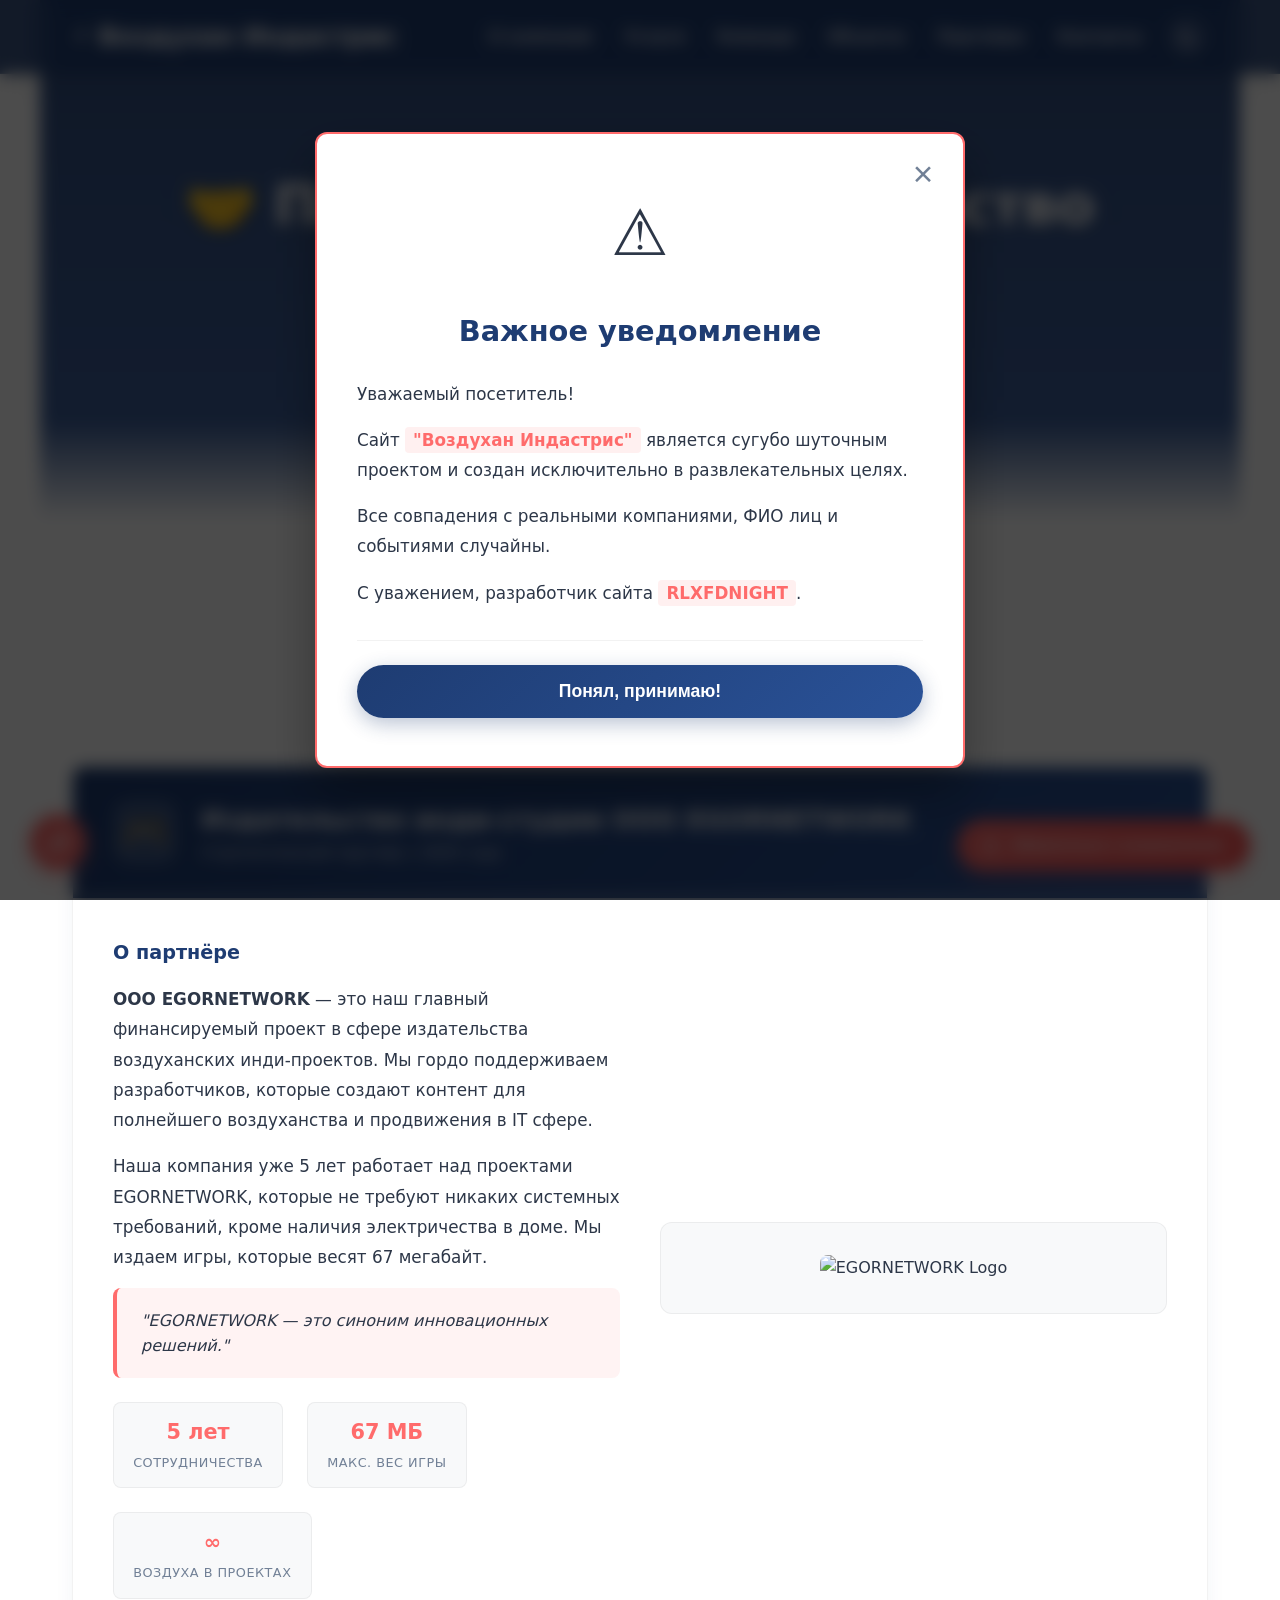
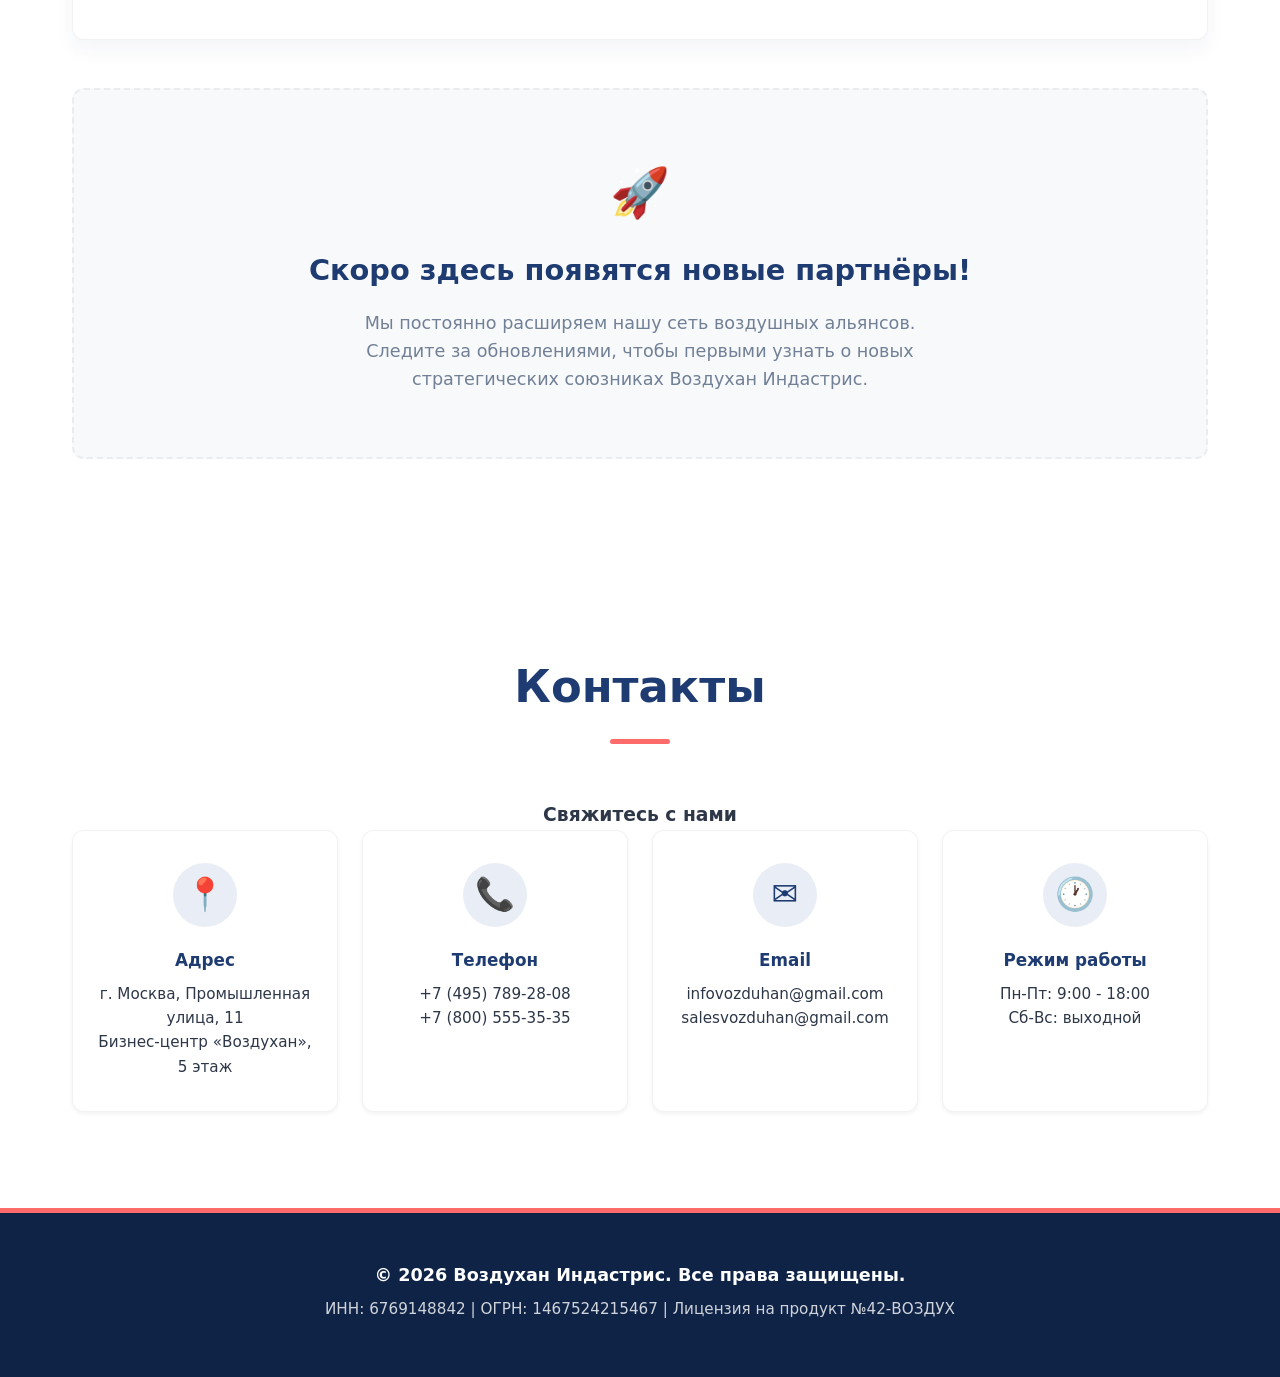
==== partners.html @ ad081488 "Create partners.html" ====
<!DOCTYPE html>
<html lang="ru">
<head>
    <meta charset="UTF-8">
    <meta name="viewport" content="width=device-width, initial-scale=1.0">
    <title>Партнёры и издательство — Воздухан Индастрис</title>
    <link rel="stylesheet" href="styles.css">
    <style>
        /* Дополнительные стили для страницы партнёров */
        .partners-hero {
            margin-top: 0;
            padding-top: 10rem;
            padding-bottom: 6rem;
            background: linear-gradient(rgba(30, 60, 114, 0.9), rgba(42, 82, 152, 0.9)),
            url('https://i.pinimg.com/736x/48/2e/07/482e07c7e52f94a9952a4959673d6590.jpg') center/cover;
            color: white;
            text-align: center;
            position: relative;
            overflow: hidden;
        }
        body.dark-mode .partners-hero {
            background: linear-gradient(rgba(15, 23, 42, 0.95), rgba(30, 41, 59, 0.9)),
            url('https://i.pinimg.com/736x/48/2e/07/482e07c7e52f94a9952a4959673d6590.jpg') center/cover;
        }
        .partners-hero::before {
            content: '';
            position: absolute;
            bottom: 0;
            left: 0;
            right: 0;
            height: 100px;
            background: linear-gradient(to top, var(--bg-body), transparent);
        }
        .partners-hero h1 {
            font-size: 3.5rem;
            font-weight: 800;
            margin-bottom: 1.5rem;
            letter-spacing: -1px;
            text-shadow: 0 4px 10px rgba(0,0,0,0.2);
            animation: fadeInUp 0.8s cubic-bezier(0.16, 1, 0.3, 1);
        }
        .partners-hero p {
            font-size: 1.3rem;
            margin-bottom: 2rem;
            max-width: 700px;
            margin-left: auto;
            margin-right: auto;
            color: rgba(255, 255, 255, 0.9);
            animation: fadeInUp 0.8s cubic-bezier(0.16, 1, 0.3, 1) 0.15s backwards;
        }
        .back-btn {
            display: inline-flex;
            align-items: center;
            gap: 0.5rem;
            background: rgba(255,255,255,0.15);
            border: 1px solid rgba(255,255,255,0.3);
            color: white;
            padding: 0.8rem 1.8rem;
            border-radius: 50px;
            text-decoration: none;
            font-weight: 600;
            transition: var(--transition);
            animation: fadeInUp 0.8s cubic-bezier(0.16, 1, 0.3, 1) 0.3s backwards;
        }
        .back-btn:hover {
            background: rgba(255,255,255,0.25);
            transform: translateY(-2px);
        }

        /* Партнёрские карточки — расширенный стиль */
        .partner-card-full {
            background: var(--card-bg);
            border-radius: var(--radius);
            overflow: hidden;
            box-shadow: var(--shadow-md);
            border: 1px solid var(--border-color);
            transition: var(--transition);
            margin-bottom: 3rem;
        }
        .partner-card-full:hover {
            transform: translateY(-5px);
            box-shadow: var(--shadow-lg);
        }
        .partner-card-header {
            background: linear-gradient(135deg, var(--primary), var(--secondary));
            padding: 2rem 2.5rem;
            color: white;
            display: flex;
            align-items: center;
            gap: 1.5rem;
        }
        .partner-card-header .partner-badge {
            font-size: 2.5rem;
            background: rgba(255,255,255,0.15);
            width: 64px;
            height: 64px;
            border-radius: 16px;
            display: flex;
            align-items: center;
            justify-content: center;
            flex-shrink: 0;
        }
        .partner-card-header h3 {
            font-size: 1.6rem;
            font-weight: 800;
            margin: 0;
        }
        .partner-card-header span {
            font-size: 0.95rem;
            opacity: 0.85;
        }
        .partner-card-body {
            padding: 2.5rem;
            display: grid;
            grid-template-columns: 1fr 1fr;
            gap: 2.5rem;
            align-items: center;
        }
        .partner-card-body .partner-description h4 {
            color: var(--primary);
            font-size: 1.2rem;
            margin-bottom: 1rem;
            font-weight: 700;
        }
        .partner-card-body .partner-description p {
            color: var(--text-dark);
            font-size: 1.05rem;
            line-height: 1.8;
            margin-bottom: 1rem;
        }
        .partner-card-body .partner-image-box {
            background: var(--bg-light);
            border-radius: var(--radius);
            padding: 2rem;
            display: flex;
            align-items: center;
            justify-content: center;
            border: 1px solid var(--border-color);
            transition: var(--transition);
        }
        .partner-card-body .partner-image-box:hover {
            transform: scale(1.02);
        }
        .partner-card-body .partner-image-box img {
            max-width: 100%;
            max-height: 200px;
            object-fit: contain;
            border-radius: 8px;
        }
        .partner-quote {
            background: rgba(255, 107, 107, 0.08);
            border-left: 4px solid var(--accent);
            padding: 1.2rem 1.5rem;
            border-radius: 8px;
            font-style: italic;
            color: var(--text-dark);
            margin-top: 1rem;
        }
        body.dark-mode .partner-quote {
            background: rgba(99, 179, 237, 0.1);
        }
        .partner-stats-row {
            display: flex;
            gap: 1.5rem;
            margin-top: 1.5rem;
            flex-wrap: wrap;
        }
        .partner-stat {
            background: var(--bg-light);
            padding: 0.8rem 1.2rem;
            border-radius: 8px;
            border: 1px solid var(--border-color);
            text-align: center;
        }
        .partner-stat strong {
            display: block;
            color: var(--accent);
            font-size: 1.3rem;
            font-weight: 800;
        }
        .partner-stat span {
            font-size: 0.8rem;
            color: var(--text-light);
            text-transform: uppercase;
            letter-spacing: 0.5px;
        }

        /* Секция будущих партнёров */
        .future-partners-page {
            text-align: center;
            padding: 4rem 2rem;
            background: var(--bg-light);
            border-radius: var(--radius);
            border: 2px dashed var(--border-color);
            margin-top: 2rem;
            transition: var(--transition);
        }
        .future-partners-page h3 {
            color: var(--primary);
            margin-bottom: 1rem;
            font-size: 1.8rem;
            font-weight: 700;
        }
        .future-partners-page p {
            color: var(--text-light);
            font-size: 1.1rem;
            max-width: 600px;
            margin: 0 auto;
            line-height: 1.6;
        }
        .future-partners-page .rocket {
            font-size: 3rem;
            margin-bottom: 1rem;
            animation: float 3s ease-in-out infinite;
        }

        @media (max-width: 768px) {
            .partners-hero h1 { font-size: 2.2rem; }
            .partner-card-body { grid-template-columns: 1fr; }
            .partner-card-header { flex-direction: column; text-align: center; }
        }
    </style>
</head>
<body>
    <!-- ДИСКЛЕЙМЕР -->
    <div class="disclaimer-modal" id="disclaimer-modal">
        <div class="disclaimer-content">
            <button class="disclaimer-close" id="disclaimer-close-btn">&times;</button>
            <div class="disclaimer-icon">⚠️</div>
            <h3>Важное уведомление</h3>
            <div class="disclaimer-text">
                <p>Уважаемый посетитель!</p>
                <p>Сайт <span class="highlight">"Воздухан Индастрис"</span> является сугубо шуточным проектом и создан исключительно в развлекательных целях.</p>
                <p>Все совпадения с реальными компаниями, ФИО лиц и событиями случайны.</p>
                <p>С уважением, разработчик сайта <span class="highlight">RLXFDNIGHT</span>.</p>
            </div>
            <div class="disclaimer-footer">
                <button class="disclaimer-accept" id="disclaimer-accept">Понял, принимаю!</button>
            </div>
        </div>
    </div>

    <!-- НАВИГАЦИЯ -->
    <nav>
        <div class="nav-container">
            <a href="index.html" class="logo">⚡ Воздухан Индастрис</a>
            <div class="nav-controls">
                <ul class="nav-links" id="nav-links">
                    <li><a href="index.html#about">О компании</a></li>
                    <li><a href="index.html#services">Услуги</a></li>
                    <li><a href="index.html#team">Команда</a></li>
                    <li><a href="index.html#locations">Объекты</a></li>
                    <li><a href="partners.html" class="active-link">Партнёры</a></li>
                    <li><a href="index.html#contact">Контакты</a></li>
                </ul>
                <button class="theme-toggle-btn" id="theme-toggle-btn" title="Сменить тему">
                    <svg class="moon-icon" width="20" height="20" viewBox="0 0 24 24" fill="none" stroke="currentColor" stroke-width="2"><path d="M21 12.79A9 9 0 1 1 11.21 3 7 7 0 0 0 21 12.79z"></path></svg>
                    <svg class="sun-icon" width="20" height="20" viewBox="0 0 24 24" fill="none" stroke="currentColor" stroke-width="2"><circle cx="12" cy="12" r="5"></circle><line x1="12" y1="1" x2="12" y2="3"></line><line x1="12" y1="21" x2="12" y2="23"></line><line x1="4.22" y1="4.22" x2="5.64" y2="5.64"></line><line x1="18.36" y1="18.36" x2="19.78" y2="19.78"></line><line x1="1" y1="12" x2="3" y2="12"></line><line x1="21" y1="12" x2="23" y2="12"></line><line x1="4.22" y1="19.78" x2="5.64" y2="18.36"></line><line x1="18.36" y1="5.64" x2="19.78" y2="4.22"></line></svg>
                </button>
                <button class="menu-toggle" id="mobile-menu-btn">
                    <span></span><span></span><span></span>
                </button>
            </div>
        </div>
    </nav>

    <!-- HERO ПАРТНЁРОВ -->
    <section class="partners-hero">
        <h1>🤝 Партнёры и издательство</h1>
        <p>Наши стратегические союзники в мире большого воздуханства и невесомых инноваций</p>
        <a href="index.html" class="back-btn">← Вернуться на главную</a>
    </section>

    <!-- ПАРТНЁРЫ -->
    <section id="partners-section">
        <h2 class="section-title">Наши партнёры</h2>

        <!-- EGORNETWORK -->
        <div class="partner-card-full">
            <div class="partner-card-header">
                <div class="partner-badge">🎮</div>
                <div>
                    <h3>Издательство инди-студии ООО EGORNETWORK</h3>
                    <span>Стратегический партнёр с 2020 года</span>
                </div>
            </div>
            <div class="partner-card-body">
                <div class="partner-description">
                    <h4>О партнёре</h4>
                    <p><strong>ООО EGORNETWORK</strong> — это наш главный финансируемый проект в сфере издательства воздуханских инди-проектов. Мы гордо поддерживаем разработчиков, которые создают контент для полнейшего воздуханства и продвижения в IT сфере.</p>
                    <p>Наша компания уже 5 лет работает над проектами EGORNETWORK, которые не требуют никаких системных требований, кроме наличия электричества в доме. Мы издаем игры, которые весят 67 мегабайт.</p>
                    <div class="partner-quote">
                        "EGORNETWORK — это синоним инновационных решений."
                    </div>
                    <div class="partner-stats-row">
                        <div class="partner-stat">
                            <strong>5 лет</strong>
                            <span>Сотрудничества</span>
                        </div>
                        <div class="partner-stat">
                            <strong>67 МБ</strong>
                            <span>Макс. вес игры</span>
                        </div>
                        <div class="partner-stat">
                            <strong>∞</strong>
                            <span>Воздуха в проектах</span>
                        </div>
                    </div>
                </div>
                <div class="partner-image-box">
                    <img src="https://exor4ik.github.io/website/images/logo_4k.png" alt="EGORNETWORK Logo">
                </div>
            </div>
        </div>

        <!-- Будущие партнёры -->
        <div class="future-partners-page">
            <div class="rocket">🚀</div>
            <h3>Скоро здесь появятся новые партнёры!</h3>
            <p>Мы постоянно расширяем нашу сеть воздушных альянсов. Следите за обновлениями, чтобы первыми узнать о новых стратегических союзниках Воздухан Индастрис.</p>
        </div>
    </section>

    <!-- КОНТАКТЫ (краткие) -->
    <section id="contact">
        <h2 class="section-title">Контакты</h2>
        <div class="contact-content">
            <h3>Свяжитесь с нами</h3>
            <div class="contact-details-row">
                <div class="contact-detail">
                    <span>📍</span>
                    <div>
                        <strong>Адрес</strong>
                        г. Москва, Промышленная улица, 11<br>Бизнес-центр «Воздухан», 5 этаж
                    </div>
                </div>
                <div class="contact-detail">
                    <span>📞</span>
                    <div>
                        <strong>Телефон</strong>
                        +7 (495) 789-28-08<br>+7 (800) 555-35-35
                    </div>
                </div>
                <div class="contact-detail">
                    <span>✉️</span>
                    <div>
                        <strong>Email</strong>
                        infovozduhan@gmail.com<br>salesvozduhan@gmail.com
                    </div>
                </div>
                <div class="contact-detail">
                    <span>🕐</span>
                    <div>
                        <strong>Режим работы</strong>
                        Пн-Пт: 9:00 - 18:00<br>Сб-Вс: выходной
                    </div>
                </div>
            </div>
        </div>
    </section>

    <!-- ФУТЕР -->
    <footer>
        <p>© 2026 Воздухан Индастрис. Все права защищены.</p>
        <p>ИНН: 6769148842 | ОГРН: 1467524215467 | Лицензия на продукт №42-ВОЗДУХ</p>
    </footer>

    <!-- КНОПКИ -->
    <button class="music-toggle-btn" id="music-toggle" title="Включить музыку">
        <svg class="music-icon" width="24" height="24" viewBox="0 0 24 24" fill="none" stroke="currentColor" stroke-width="2"><path d="M9 18V5l12-2v13"></path><circle cx="6" cy="18" r="3"></circle><circle cx="18" cy="16" r="3"></circle></svg>
        <svg class="mute-icon" width="24" height="24" viewBox="0 0 24 24" fill="none" stroke="currentColor" stroke-width="2" style="display:none;"><polygon points="11 5 6 9 2 9 2 15 6 15 11 19 11 5"></polygon><line x1="23" y1="9" x2="17" y2="15"></line><line x1="17" y1="9" x2="23" y2="15"></line></svg>
    </button>

    <button class="disclaimer-btn" id="disclaimer-btn">
        <svg width="18" height="18" viewBox="0 0 24 24" fill="none" stroke="currentColor" stroke-width="2"><path d="M10.29 3.86L1.82 18a2 2 0 0 0 1.71 3h16.94a2 2 0 0 0 1.71-3L13.71 3.86a2 2 0 0 0-3.42 0z"></path><line x1="12" y1="9" x2="12" y2="13"></line><line x1="12" y1="17" x2="12.01" y2="17"></line></svg>
        <span>Обязательно к ознакомлению</span>
    </button>

    <div class="toast-container" id="toast-container"></div>

    <audio id="bg-music" loop>
        <source src="assets/music.mp3" type="audio/mpeg">
    </audio>
    <audio id="insight-sound">
        <source src="assets/insight.mp3" type="audio/mpeg">
    </audio>

    <script src="script.js"></script>
</body>
</html>
---- styles.css ----
:root {
    --primary: #1e3c72;
    --secondary: #2a5298;
    --accent: #ff6b6b;
    --accent-hover: #ff5252;
    --bg-body: #ffffff;
    --bg-light: #f8f9fa;
    --card-bg: #ffffff;
    --text-dark: #2d3748;
    --text-light: #718096;
    --border-color: rgba(0, 0, 0, 0.05);
    --input-border: #e2e8f0;
    --glass: rgba(255, 255, 255, 0.08);
    --shadow-sm: 0 2px 4px rgba(0,0,0,0.05);
    --shadow-md: 0 10px 20px rgba(30, 60, 114, 0.05);
    --shadow-lg: 0 20px 40px rgba(30, 60, 114, 0.12);
    --radius: 12px;
    --transition: all 0.4s cubic-bezier(0.4, 0, 0.2, 1);
}

body.dark-mode {
    --primary: #63b3ed;
    --secondary: #4299e1;
    --bg-body: #0f172a;
    --bg-light: #1e293b;
    --card-bg: #1e293b;
    --text-dark: #f1f5f9;
    --text-light: #94a3b8;
    --border-color: rgba(255, 255, 255, 0.08);
    --input-border: #334155;
    --shadow-sm: 0 4px 6px -1px rgba(0, 0, 0, 0.2);
    --shadow-md: 0 10px 15px -3px rgba(0, 0, 0, 0.4);
    --shadow-lg: 0 20px 25px -5px rgba(0, 0, 0, 0.5);
}

* { margin: 0; padding: 0; box-sizing: border-box; }
html { scroll-behavior: smooth; }

body {
    font-family: 'Segoe UI', system-ui, -apple-system, sans-serif;
    line-height: 1.6;
    color: var(--text-dark);
    background-color: var(--bg-body);
    overflow-x: hidden;
    transition: background-color 0.4s ease, color 0.4s ease;
}

/* ===== НАВИГАЦИЯ ===== */
nav {
    background: rgba(30, 60, 114, 0.85);
    backdrop-filter: blur(12px);
    -webkit-backdrop-filter: blur(12px);
    padding: 1rem 0;
    position: fixed;
    width: 100%;
    top: 0;
    z-index: 1000;
    box-shadow: 0 4px 30px rgba(0, 0, 0, 0.08);
    border-bottom: 1px solid rgba(255, 255, 255, 0.1);
    transition: var(--transition);
}

body.dark-mode nav {
    background: rgba(15, 23, 42, 0.85);
    border-bottom: 1px solid rgba(255, 255, 255, 0.05);
}

.nav-container {
    max-width: 1200px;
    margin: 0 auto;
    padding: 0 2rem;
    display: flex;
    justify-content: space-between;
    align-items: center;
}

.logo {
    color: white;
    font-size: 1.6rem;
    font-weight: 800;
    text-decoration: none;
    display: flex;
    align-items: center;
    gap: 0.5rem;
    letter-spacing: -0.5px;
}

.logo span { animation: pulse 2s infinite; }

.nav-controls { display: flex; align-items: center; gap: 1.5rem; }
.nav-links { display: flex; list-style: none; gap: 2rem; align-items: center; }

.nav-links a {
    color: rgba(255, 255, 255, 0.85);
    text-decoration: none;
    font-weight: 550;
    font-size: 0.95rem;
    transition: var(--transition);
    position: relative;
    padding: 0.25rem 0;
}

.nav-links a::after {
    content: '';
    position: absolute;
    bottom: 0;
    left: 0;
    width: 0;
    height: 2px;
    background: var(--accent);
    transition: var(--transition);
}

.nav-links a:hover { color: white; }
.nav-links a:hover::after { width: 100%; }

.theme-toggle-btn {
    background: rgba(255, 255, 255, 0.1);
    border: 1px solid rgba(255, 255, 255, 0.15);
    cursor: pointer;
    padding: 0.6rem;
    border-radius: 50%;
    color: white;
    display: flex;
    align-items: center;
    justify-content: center;
    transition: var(--transition);
}

.theme-toggle-btn:hover {
    background: rgba(255, 255, 255, 0.25);
    transform: scale(1.1) rotate(15deg);
}

body.dark-mode .sun-icon { display: block; }
body.dark-mode .moon-icon { display: none; }
body:not(.dark-mode) .sun-icon { display: none; }
body:not(.dark-mode) .moon-icon { display: block; }

.menu-toggle {
    display: none;
    flex-direction: column;
    gap: 6px;
    background: none;
    border: none;
    cursor: pointer;
    padding: 4px;
    z-index: 1001;
}

.menu-toggle span {
    display: block;
    width: 28px;
    height: 3px;
    background-color: white;
    border-radius: 2px;
    transition: var(--transition);
}

.menu-toggle.active span:nth-child(1) { transform: translateY(9px) rotate(45deg); }
.menu-toggle.active span:nth-child(2) { opacity: 0; }
.menu-toggle.active span:nth-child(3) { transform: translateY(-9px) rotate(-45deg); }

/* ===== HERO ===== */
.hero {
    margin-top: 0;
    padding-top: 10rem;
    padding-bottom: 8rem;
    background: linear-gradient(rgba(30, 60, 114, 0.85), rgba(42, 82, 152, 0.85)),
                url('https://i.pinimg.com/736x/48/2e/07/482e07c7e52f94a9952a4959673d6590.jpg') center/cover;
    color: white;
    text-align: center;
    position: relative;
    overflow: hidden;
    transition: var(--transition);
}

body.dark-mode .hero {
    background: linear-gradient(rgba(15, 23, 42, 0.9), rgba(30, 41, 59, 0.85)),
                url('https://i.pinimg.com/736x/48/2e/07/482e07c7e52f94a9952a4959673d6590.jpg') center/cover;
}

.hero::before {
    content: '';
    position: absolute;
    bottom: 0;
    left: 0;
    right: 0;
    height: 100px;
    background: linear-gradient(to top, var(--bg-body), transparent);
    transition: var(--transition);
}

.hero h1 {
    font-size: 4rem;
    font-weight: 800;
    margin-bottom: 1.5rem;
    letter-spacing: -1px;
    text-shadow: 0 4px 10px rgba(0,0,0,0.2);
    animation: fadeInUp 0.8s cubic-bezier(0.16, 1, 0.3, 1);
}

.hero p {
    font-size: 1.4rem;
    margin-bottom: 2.5rem;
    max-width: 600px;
    margin-left: auto;
    margin-right: auto;
    color: rgba(255, 255, 255, 0.9);
    animation: fadeInUp 0.8s cubic-bezier(0.16, 1, 0.3, 1) 0.15s backwards;
}

.cta-button {
    display: inline-block;
    background: var(--accent);
    color: white;
    padding: 1.1rem 3rem;
    border-radius: 50px;
    text-decoration: none;
    font-weight: bold;
    box-shadow: 0 6px 20px rgba(255, 107, 107, 0.4);
    transition: var(--transition);
    animation: fadeInUp 0.8s cubic-bezier(0.16, 1, 0.3, 1) 0.3s backwards;
    border: none;
    cursor: pointer;
}

.cta-button:hover {
    transform: translateY(-3px);
    box-shadow: 0 12px 28px rgba(255, 107, 107, 0.5);
    background: var(--accent-hover);
}

/* ===== СЕКЦИИ ===== */
section { padding: 6rem 2rem; max-width: 1200px; margin: 0 auto; }

.section-title {
    text-align: center;
    font-size: 2.8rem;
    font-weight: 800;
    margin-bottom: 3.5rem;
    color: var(--primary);
    position: relative;
    transition: var(--transition);
}

.section-title::after {
    content: '';
    display: block;
    width: 60px;
    height: 5px;
    background: var(--accent);
    border-radius: 10px;
    margin: 1rem auto 0 auto;
}

/* ===== О КОМПАНИИ ===== */
.about-content {
    display: grid;
    grid-template-columns: 1.2fr 0.8fr;
    gap: 4rem;
    align-items: center;
}

.about-text { font-size: 1.15rem; line-height: 1.8; color: var(--text-dark); }
.about-text p { margin-bottom: 1.5rem; }

.about-image {
    border-radius: var(--radius);
    overflow: hidden;
    box-shadow: var(--shadow-lg);
    position: relative;
    transition: var(--transition);
}

.about-image:hover { transform: scale(1.02); }
.about-image img { width: 100%; height: auto; display: block; }

/* ===== УСЛУГИ ===== */
.services-wrapper {
    background: var(--bg-light);
    border-top: 1px solid var(--border-color);
    border-bottom: 1px solid var(--border-color);
    transition: var(--transition);
}

.services-grid {
    display: grid;
    grid-template-columns: repeat(auto-fit, minmax(300px, 1fr));
    gap: 2.5rem;
}

.service-card {
    background: var(--card-bg);
    padding: 3rem 2rem;
    border-radius: var(--radius);
    text-align: center;
    box-shadow: var(--shadow-sm);
    border: 1px solid var(--border-color);
    transition: var(--transition);
}

.service-card:hover {
    transform: translateY(-10px);
    box-shadow: var(--shadow-lg);
}

.service-icon-container {
    width: 80px;
    height: 80px;
    background: rgba(255, 107, 107, 0.1);
    color: var(--accent);
    border-radius: 50%;
    display: flex;
    align-items: center;
    justify-content: center;
    margin: 0 auto 2rem auto;
    transition: var(--transition);
    animation: float 4s ease-in-out infinite;
}

.service-icon-container svg { width: 38px; height: 38px; transition: var(--transition); }

.service-card:hover .service-icon-container {
    background: var(--accent);
    color: white;
    transform: scale(1.15) rotate(5deg);
    box-shadow: 0 8px 20px rgba(255, 107, 107, 0.3);
}

.service-card h3 {
    color: var(--primary);
    font-size: 1.5rem;
    margin-bottom: 1rem;
    font-weight: 700;
    transition: var(--transition);
}

.service-card p { color: var(--text-light); font-size: 1rem; transition: var(--transition); }

/* ===== ГЕНЕРАТОР ===== */
.generator-wrapper {
    background: linear-gradient(135deg, #f5f7fa 0%, #c3cfe2 100%);
    border-bottom: 1px solid var(--border-color);
    text-align: center;
    transition: var(--transition);
}

body.dark-mode .generator-wrapper {
    background: linear-gradient(135deg, #0f172a 0%, #1e293b 100%);
}

.generator-box {
    max-width: 800px;
    margin: 0 auto;
    background: var(--card-bg);
    padding: 3rem 2rem;
    border-radius: var(--radius);
    box-shadow: var(--shadow-lg);
    border: 1px solid var(--border-color);
    transition: var(--transition);
}

.generator-box h3 {
    color: var(--primary);
    font-size: 1.8rem;
    margin-bottom: 1.5rem;
    transition: var(--transition);
}

.generator-box p#air-text {
    font-size: 1.25rem;
    font-style: italic;
    color: var(--text-dark);
    min-height: 4rem;
    display: flex;
    align-items: center;
    justify-content: center;
    padding: 1rem;
    background: var(--bg-light);
    border-radius: 8px;
    margin-bottom: 1.5rem;
    border-left: 5px solid var(--accent);
    transition: var(--transition);
}

/* ===== СТАТИСТИКА ===== */
.stats {
    background: linear-gradient(135deg, #1e3c72 0%, #2a5298 100%);
    color: white;
    padding: 5rem 2rem;
    position: relative;
    transition: var(--transition);
}

body.dark-mode .stats {
    background: linear-gradient(135deg, #0f172a 0%, #111827 100%);
}

.stats-grid {
    max-width: 1200px;
    margin: 0 auto;
    display: grid;
    grid-template-columns: repeat(auto-fit, minmax(200px, 1fr));
    gap: 3rem;
    text-align: center;
}

.stat-item h3 {
    font-size: 3.8rem;
    font-weight: 800;
    margin-bottom: 0.5rem;
    color: white;
    letter-spacing: -1px;
}

.stat-item p {
    font-size: 1.1rem;
    color: rgba(255, 255, 255, 0.8);
    text-transform: uppercase;
    font-weight: 600;
    letter-spacing: 1px;
}

/* ===== КОМАНДА ===== */
.team-grid {
    display: grid;
    grid-template-columns: repeat(auto-fit, minmax(280px, 1fr));
    gap: 2.5rem;
}

.team-card {
    background: var(--card-bg);
    border-radius: var(--radius);
    overflow: hidden;
    box-shadow: var(--shadow-sm);
    border: 1px solid var(--border-color);
    transition: var(--transition);
}

.team-card:hover {
    transform: translateY(-8px);
    box-shadow: var(--shadow-lg);
}

.team-photo {
    width: 100%;
    height: 380px;
    object-fit: cover;
    transition: var(--transition);
}

.team-card:hover .team-photo { transform: scale(1.05); }

.team-info { padding: 2rem; text-align: center; }

.team-info h3 {
    color: var(--primary);
    font-size: 1.4rem;
    margin-bottom: 0.5rem;
    font-weight: 700;
    transition: var(--transition);
}

.team-position {
    color: var(--accent);
    font-weight: 700;
    font-size: 1rem;
    text-transform: uppercase;
    letter-spacing: 1px;
    margin-bottom: 1rem;
}

.team-info p { color: var(--text-light); font-size: 0.95rem; transition: var(--transition); }

/* ===== ОБЪЕКТЫ ===== */
.locations-wrapper, .partners-wrapper {
    background: var(--bg-light);
    border-top: 1px solid var(--border-color);
    border-bottom: 1px solid var(--border-color);
    transition: var(--transition);
}

.locations-grid {
    display: grid;
    grid-template-columns: repeat(auto-fit, minmax(340px, 1fr));
    gap: 2.5rem;
}

.location-card {
    background: var(--card-bg);
    border-radius: var(--radius);
    overflow: hidden;
    box-shadow: var(--shadow-sm);
    border: 1px solid var(--border-color);
    transition: var(--transition);
}

.location-card:hover {
    transform: translateY(-5px);
    box-shadow: var(--shadow-lg);
}

.location-photo {
    width: 100%;
    height: 260px;
    object-fit: cover;
    transition: var(--transition);
}

.location-card:hover .location-photo { transform: scale(1.03); }

.location-info { padding: 2rem; }

.location-info h3 {
    color: var(--primary);
    margin-bottom: 1.25rem;
    font-size: 1.5rem;
    font-weight: 700;
    transition: var(--transition);
}

.location-info p {
    margin-bottom: 0.75rem;
    font-size: 0.95rem;
    color: var(--text-dark);
    display: flex;
    flex-direction: column;
    transition: var(--transition);
}

.location-info p strong {
    color: var(--primary);
    font-size: 0.85rem;
    text-transform: uppercase;
    letter-spacing: 0.5px;
    margin-bottom: 2px;
    transition: var(--transition);
}

/* ===== ПАРТНЁРЫ ===== */
.partners-intro {
    text-align: center;
    max-width: 800px;
    margin: -2rem auto 3rem auto;
    color: var(--text-light);
    font-size: 1.1rem;
}

.partner-block {
    display: grid;
    grid-template-columns: 1fr 1fr;
    gap: 4rem;
    align-items: center;
    margin-bottom: 4rem;
}

.partner-text h3 {
    color: var(--primary);
    font-size: 1.8rem;
    margin-bottom: 1.5rem;
    font-weight: 800;
    transition: var(--transition);
}

.partner-text p {
    font-size: 1.15rem;
    line-height: 1.8;
    color: var(--text-dark);
    margin-bottom: 1.5rem;
    transition: var(--transition);
}

.partner-image {
    border-radius: var(--radius);
    overflow: hidden;
    box-shadow: var(--shadow-lg);
    transition: var(--transition);
    background: var(--card-bg);
    padding: 1.5rem;
    display: flex;
    align-items: center;
    justify-content: center;
}

.partner-image:hover { transform: scale(1.02); }
.partner-image img { width: 100%; max-width: 400px; height: auto; display: block; border-radius: 8px; }

.highlight-box {
    background: rgba(255, 107, 107, 0.08);
    border-left: 4px solid var(--accent);
    padding: 1.5rem;
    border-radius: 8px;
    margin-top: 1rem;
    font-style: italic;
    color: var(--text-dark);
}

body.dark-mode .highlight-box {
    background: rgba(99, 179, 237, 0.1);
}

.future-partners {
    text-align: center;
    margin-top: 3rem;
    padding: 3rem 2rem;
    background: var(--bg-light);
    border-radius: var(--radius);
    border: 2px dashed var(--border-color);
    transition: var(--transition);
}

.future-partners h3 {
    color: var(--primary);
    margin-bottom: 1rem;
    font-size: 1.6rem;
    font-weight: 700;
}

.future-partners p {
    color: var(--text-light);
    font-size: 1.1rem;
    max-width: 600px;
    margin: 0 auto;
    line-height: 1.6;
}

/* ===== КОНТАКТЫ ===== */
.contact-content {
    max-width: 1200px;
    margin: 0 auto;
    text-align: center;
}

.contact-info h3 {
    color: var(--primary);
    font-size: 1.8rem;
    margin-bottom: 3rem;
    font-weight: 700;
    transition: var(--transition);
    text-align: center;
}

.contact-details-row {
    display: grid;
    grid-template-columns: repeat(4, 1fr);
    gap: 1.5rem;
}

.contact-detail {
    background: var(--card-bg);
    padding: 2rem 1.5rem;
    border-radius: var(--radius);
    box-shadow: var(--shadow-sm);
    border: 1px solid var(--border-color);
    display: flex;
    flex-direction: column;
    align-items: center;
    text-align: center;
    transition: var(--transition);
}

.contact-detail:hover {
    transform: translateY(-8px);
    box-shadow: var(--shadow-lg);
    border-color: var(--accent);
}

.contact-detail span {
    font-size: 2rem;
    background: rgba(42, 82, 152, 0.1);
    color: var(--primary);
    padding: 0.9rem;
    border-radius: 50%;
    display: flex;
    align-items: center;
    justify-content: center;
    width: 64px;
    height: 64px;
    margin-bottom: 1.25rem;
    transition: var(--transition);
}

.contact-detail:hover span {
    background: var(--accent);
    color: white;
    transform: scale(1.1) rotate(5deg);
}

body.dark-mode .contact-detail span {
    background: rgba(99, 179, 237, 0.15);
    color: var(--primary);
}

body.dark-mode .contact-detail:hover span {
    background: var(--accent);
    color: white;
}

.contact-detail div {
    font-size: 0.95rem;
    line-height: 1.6;
    color: var(--text-dark);
}

.contact-detail strong {
    color: var(--primary);
    font-size: 1.05rem;
    display: block;
    margin-bottom: 0.5rem;
    transition: var(--transition);
}

/* ===== ФУТЕР ===== */
footer {
    background: #0f2347;
    color: white;
    text-align: center;
    padding: 3rem 2rem;
    border-top: 5px solid var(--accent);
    transition: var(--transition);
}

body.dark-mode footer { background: #090d16; }
footer p { margin-bottom: 0.5rem; font-size: 0.95rem; opacity: 0.8; }
footer p:first-child { font-weight: bold; opacity: 1; font-size: 1.1rem; }

/* ===== TOAST ===== */
.toast-container {
    position: fixed;
    bottom: 30px;
    right: 30px;
    z-index: 9999;
    pointer-events: none;
}

.toast {
    background: #2d3748;
    color: white;
    padding: 1rem 1.5rem;
    border-radius: var(--radius);
    box-shadow: 0 10px 25px rgba(0,0,0,0.2);
    margin-top: 10px;
    display: flex;
    align-items: center;
    gap: 12px;
    font-weight: 600;
    transform: translateY(100px);
    opacity: 0;
    transition: all 0.4s cubic-bezier(0.175, 0.885, 0.32, 1.275);
    pointer-events: auto;
    border-left: 5px solid #48bb78;
}

body.dark-mode .toast {
    background: #1e293b;
    color: #f8fafc;
    border-left: 5px solid #63b3ed;
}

.toast.show { transform: translateY(0); opacity: 1; }
.toast-icon { font-size: 1.4rem; }

/* ===== МУЗЫКА ===== */
.music-toggle-btn {
    position: fixed;
    bottom: 30px;
    left: 30px;
    width: 56px;
    height: 56px;
    border-radius: 50%;
    background: var(--accent);
    color: white;
    border: none;
    cursor: pointer;
    display: flex;
    align-items: center;
    justify-content: center;
    box-shadow: 0 6px 20px rgba(255, 107, 107, 0.4);
    z-index: 999;
    transition: var(--transition);
}

.music-toggle-btn:hover {
    transform: scale(1.1);
    background: var(--accent-hover);
}

.music-toggle-btn.playing {
    animation: music-rotate 4s linear infinite;
}

/* ===== ДИСКЛЕЙМЕР ===== */
.disclaimer-btn {
    position: fixed;
    bottom: 30px;
    right: 30px;
    background: linear-gradient(135deg, var(--accent) 0%, var(--accent-hover) 100%);
    color: white;
    border: none;
    padding: 1rem 1.5rem;
    border-radius: 50px;
    font-weight: 700;
    font-size: 0.9rem;
    cursor: pointer;
    display: flex;
    align-items: center;
    gap: 0.75rem;
    box-shadow: 0 6px 20px rgba(255, 107, 107, 0.4);
    z-index: 998;
    transition: var(--transition);
    animation: pulse-glow 2s infinite;
}

.disclaimer-btn:hover {
    transform: translateY(-3px) scale(1.05);
    box-shadow: 0 10px 30px rgba(255, 107, 107, 0.6);
}

.disclaimer-btn svg { flex-shrink: 0; }

@keyframes pulse-glow {
    0%, 100% { box-shadow: 0 6px 20px rgba(255, 107, 107, 0.4); }
    50% { box-shadow: 0 6px 30px rgba(255, 107, 107, 0.7); }
}

.disclaimer-modal {
    position: fixed;
    top: 0;
    left: 0;
    width: 100%;
    height: 100%;
    background: rgba(0, 0, 0, 0.7);
    backdrop-filter: blur(8px);
    -webkit-backdrop-filter: blur(8px);
    display: flex;
    align-items: center;
    justify-content: center;
    z-index: 10000;
    opacity: 0;
    visibility: hidden;
    transition: all 0.3s ease;
}

.disclaimer-modal.active {
    opacity: 1;
    visibility: visible;
}

.disclaimer-content {
    background: var(--card-bg);
    max-width: 650px;
    width: 90%;
    border-radius: var(--radius);
    padding: 3rem 2.5rem;
    position: relative;
    box-shadow: 0 25px 50px rgba(0, 0, 0, 0.3);
    border: 2px solid var(--accent);
    transform: scale(0.8) translateY(20px);
    transition: all 0.4s cubic-bezier(0.16, 1, 0.3, 1);
}

.disclaimer-modal.active .disclaimer-content {
    transform: scale(1) translateY(0);
}

.disclaimer-close {
    position: absolute;
    top: 1.25rem;
    right: 1.25rem;
    background: none;
    border: none;
    font-size: 2.2rem;
    color: var(--text-light);
    cursor: pointer;
    width: 40px;
    height: 40px;
    display: flex;
    align-items: center;
    justify-content: center;
    border-radius: 50%;
    transition: var(--transition);
    line-height: 1;
}

.disclaimer-close:hover {
    background: var(--bg-light);
    color: var(--accent);
    transform: rotate(90deg);
}

.disclaimer-icon {
    font-size: 4rem;
    text-align: center;
    margin-bottom: 1.5rem;
    animation: shake 0.5s ease-in-out;
}

@keyframes shake {
    0%, 100% { transform: rotate(0deg); }
    25% { transform: rotate(-10deg); }
    75% { transform: rotate(10deg); }
}

.disclaimer-content h3 {
    color: var(--primary);
    font-size: 1.8rem;
    text-align: center;
    margin-bottom: 1.5rem;
    font-weight: 800;
}

.disclaimer-text {
    color: var(--text-dark);
    line-height: 1.8;
    margin-bottom: 2rem;
}

.disclaimer-text p { margin-bottom: 1rem; font-size: 1.05rem; }

.disclaimer-text .highlight {
    color: var(--accent);
    font-weight: 700;
    background: rgba(255, 107, 107, 0.1);
    padding: 0.2rem 0.5rem;
    border-radius: 4px;
}

.disclaimer-footer {
    margin-top: 1.5rem;
    padding-top: 1.5rem;
    border-top: 1px solid var(--border-color);
    text-align: center;
}

.disclaimer-accept {
    display: block;
    width: 100%;
    background: linear-gradient(135deg, var(--primary) 0%, var(--secondary) 100%);
    color: white;
    border: none;
    padding: 1rem 2rem;
    border-radius: 50px;
    font-size: 1.1rem;
    font-weight: 700;
    cursor: pointer;
    transition: var(--transition);
    box-shadow: 0 6px 20px rgba(30, 60, 114, 0.3);
}

.disclaimer-accept:hover {
    transform: translateY(-2px);
    box-shadow: 0 10px 30px rgba(30, 60, 114, 0.4);
}

/* ===== АНИМАЦИИ ===== */
@keyframes music-rotate { from { transform: rotate(0deg); } to { transform: rotate(360deg); } }
@keyframes fadeInUp { from { opacity: 0; transform: translateY(40px); } to { opacity: 1; transform: translateY(0); } }
@keyframes pulse { 0% { transform: scale(1); } 50% { transform: scale(1.1); } 100% { transform: scale(1); } }
@keyframes float { 0% { transform: translateY(0px) rotate(0deg); } 50% { transform: translateY(-10px) rotate(3deg); } 100% { transform: translateY(0px) rotate(0deg); } }

/* ===== АДАПТИВНОСТЬ ===== */
@media (max-width: 992px) {
    .about-content { grid-template-columns: 1fr; gap: 3rem; }
    .about-image { max-width: 600px; margin: 0 auto; }
    .contact-details-row { grid-template-columns: repeat(2, 1fr); }
    .partner-block { grid-template-columns: 1fr; gap: 3rem; }
}

@media (max-width: 768px) {
    nav { padding: 1.25rem 0; }
    .menu-toggle { display: flex; }
    .nav-links {
        position: fixed;
        top: 0;
        right: -100%;
        width: 80%;
        max-width: 320px;
        height: 100vh;
        background: #1e3c72;
        flex-direction: column;
        justify-content: center;
        gap: 2.5rem;
        padding: 2rem;
        box-shadow: -10px 0 30px rgba(0,0,0,0.2);
        transition: right 0.4s cubic-bezier(0.16, 1, 0.3, 1);
    }
    body.dark-mode .nav-links { background: #0f172a; }
    .nav-links.active { right: 0; }
    .hero h1 { font-size: 2.6rem; }
    .hero p { font-size: 1.15rem; }
    .section-title { font-size: 2.2rem; }
    .music-toggle-btn { bottom: 20px; left: 20px; width: 48px; height: 48px; }
    .contact-details-row { grid-template-columns: 1fr; }

    .disclaimer-btn { bottom: 20px; right: 20px; padding: 0.8rem 1.2rem; font-size: 0.8rem; }
    .disclaimer-btn span { display: none; }
    .disclaimer-content { padding: 2rem 1.5rem; }
    .disclaimer-icon { font-size: 3rem; }
    .disclaimer-content h3 { font-size: 1.4rem; }
    .disclaimer-text p { font-size: 0.95rem; }
}
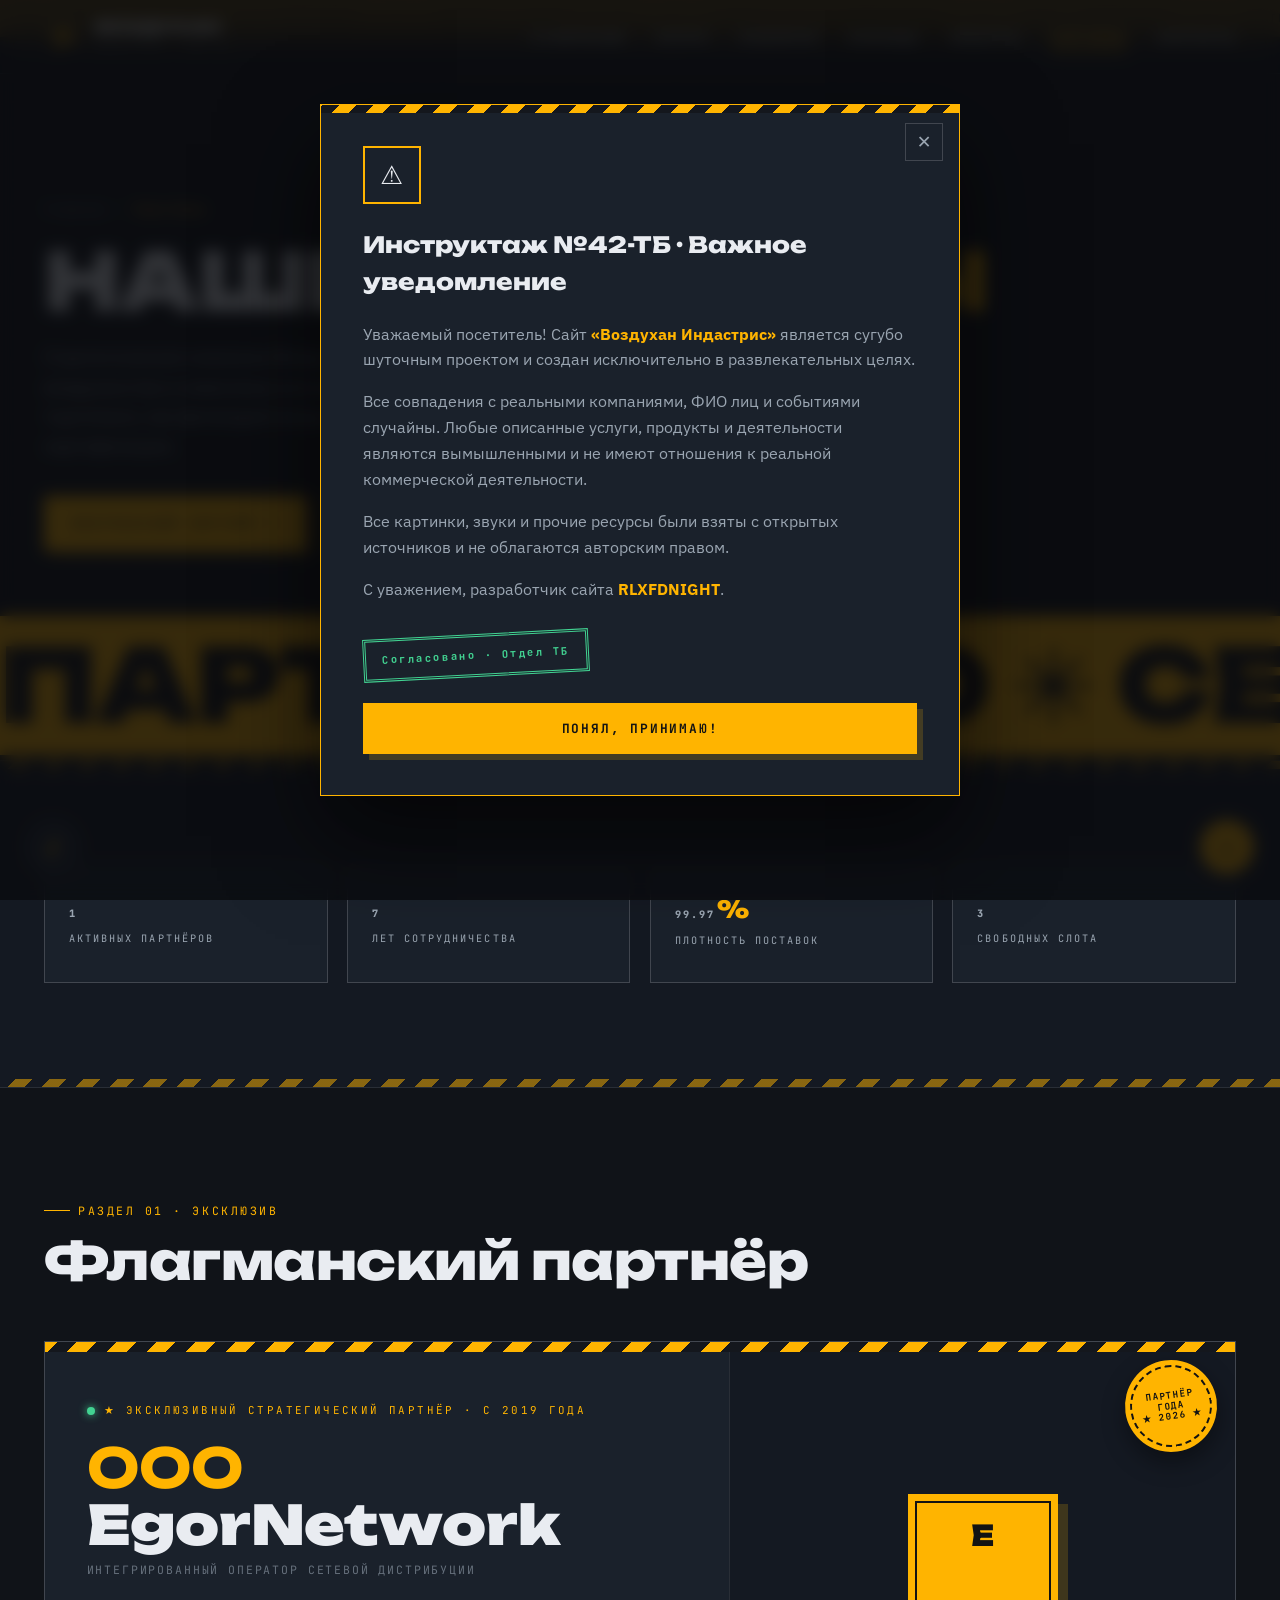
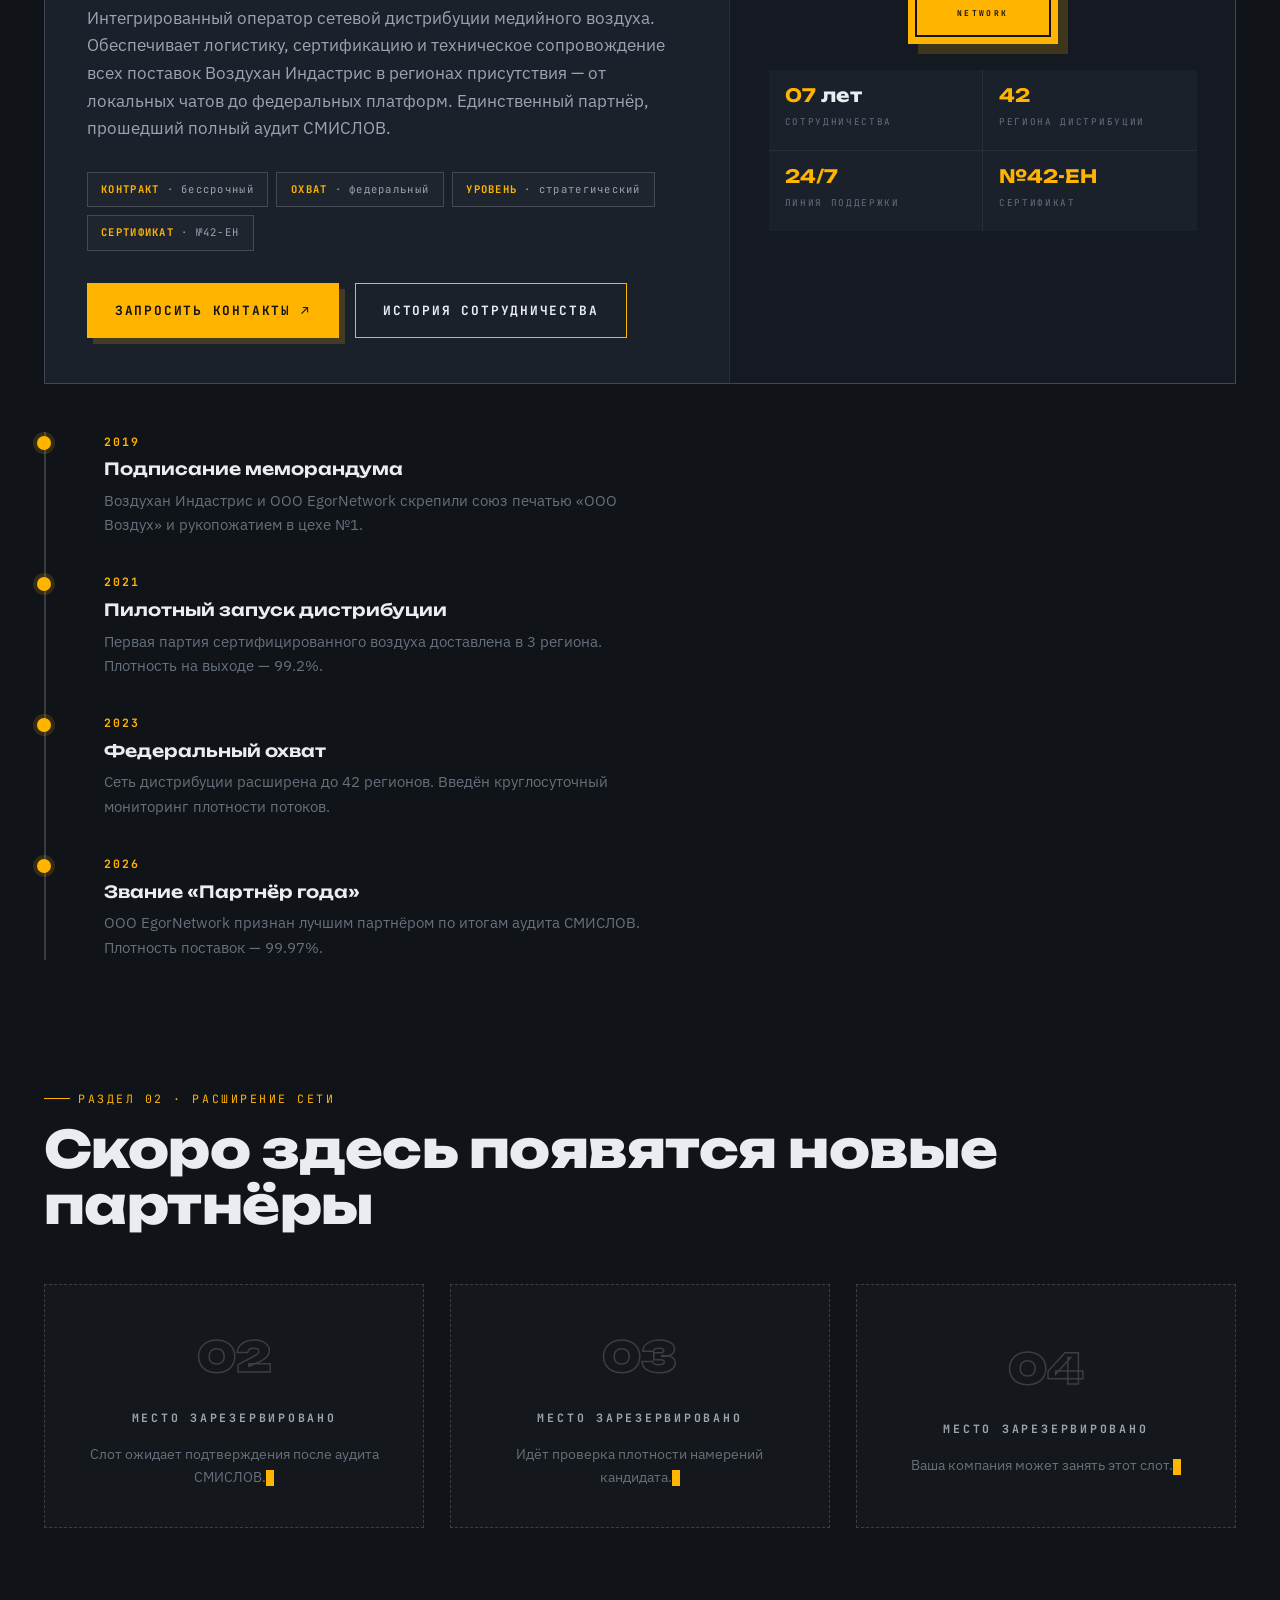
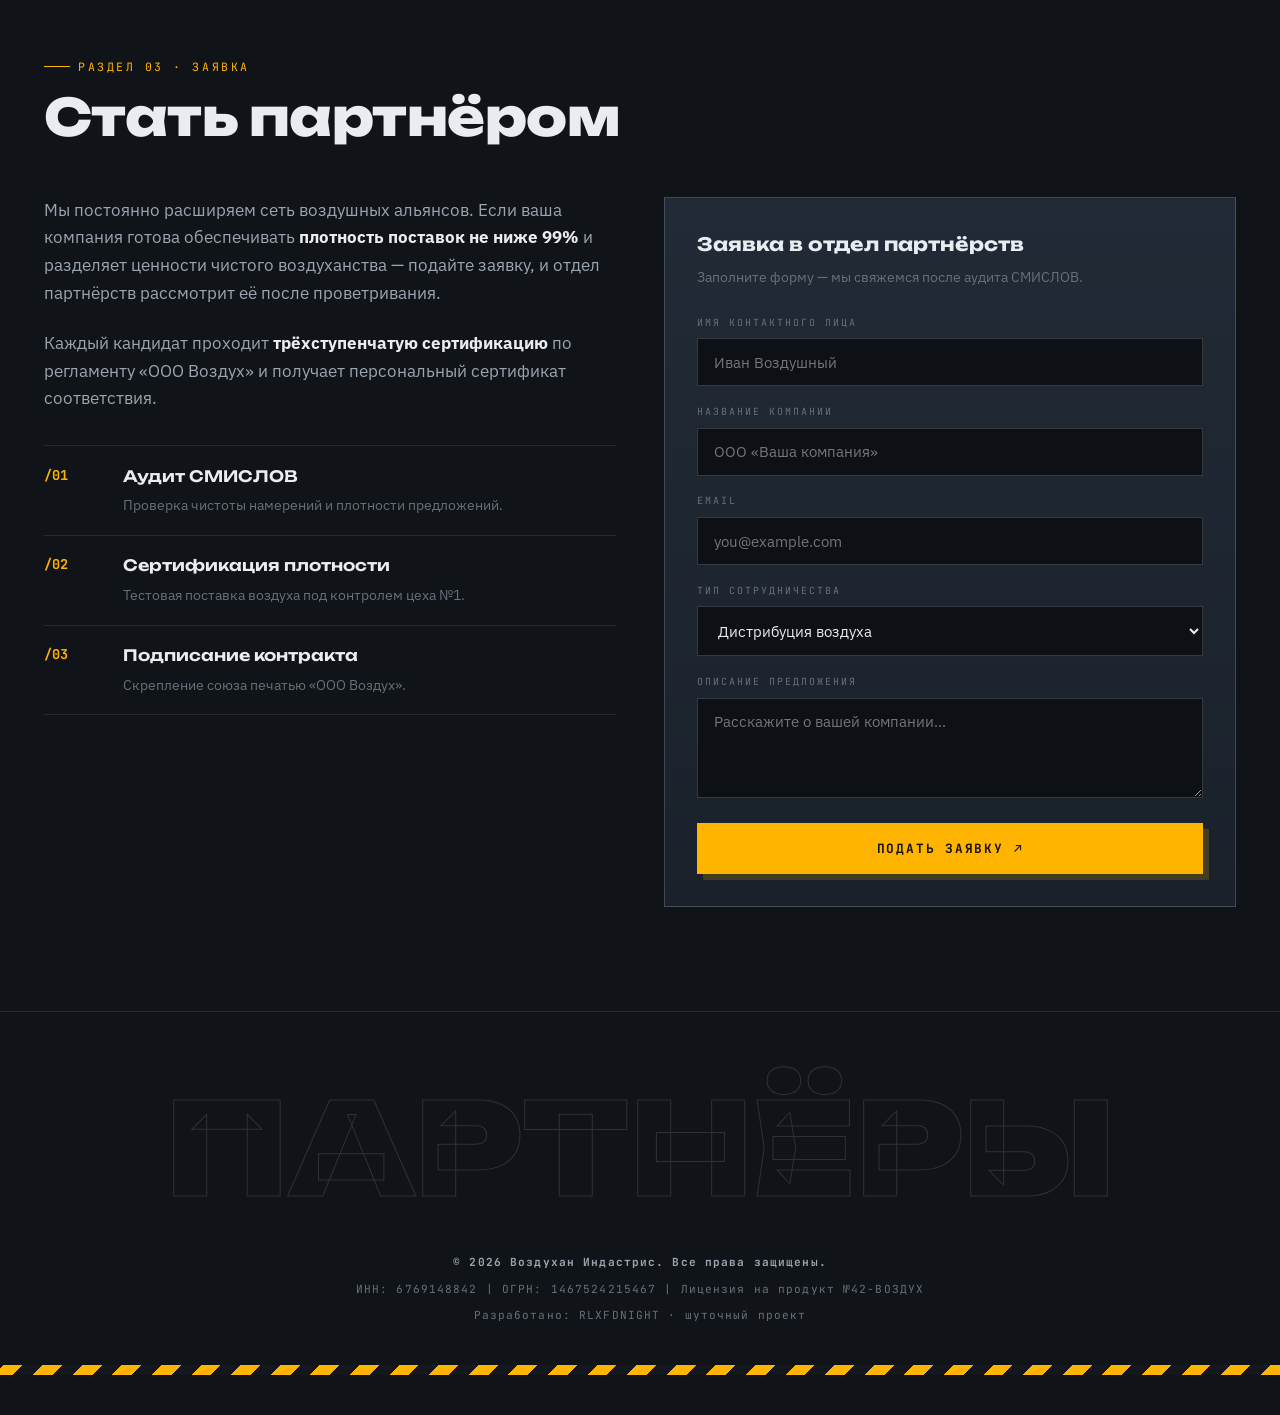
==== commit c7992134: "Add files via upload" ====
--- a/partners.html
+++ b/partners.html
@@ -1,390 +1,599 @@
 <!DOCTYPE html>
 <html lang="ru">
 <head>
-    <meta charset="UTF-8">
-    <meta name="viewport" content="width=device-width, initial-scale=1.0">
-    <title>Партнёры и издательство — Воздухан Индастрис</title>
-    <link rel="stylesheet" href="styles.css">
-    <style>
-        /* Дополнительные стили для страницы партнёров */
-        .partners-hero {
-            margin-top: 0;
-            padding-top: 10rem;
-            padding-bottom: 6rem;
-            background: linear-gradient(rgba(30, 60, 114, 0.9), rgba(42, 82, 152, 0.9)),
-            url('https://i.pinimg.com/736x/48/2e/07/482e07c7e52f94a9952a4959673d6590.jpg') center/cover;
-            color: white;
-            text-align: center;
-            position: relative;
-            overflow: hidden;
-        }
-        body.dark-mode .partners-hero {
-            background: linear-gradient(rgba(15, 23, 42, 0.95), rgba(30, 41, 59, 0.9)),
-            url('https://i.pinimg.com/736x/48/2e/07/482e07c7e52f94a9952a4959673d6590.jpg') center/cover;
-        }
-        .partners-hero::before {
-            content: '';
-            position: absolute;
-            bottom: 0;
-            left: 0;
-            right: 0;
-            height: 100px;
-            background: linear-gradient(to top, var(--bg-body), transparent);
-        }
-        .partners-hero h1 {
-            font-size: 3.5rem;
-            font-weight: 800;
-            margin-bottom: 1.5rem;
-            letter-spacing: -1px;
-            text-shadow: 0 4px 10px rgba(0,0,0,0.2);
-            animation: fadeInUp 0.8s cubic-bezier(0.16, 1, 0.3, 1);
-        }
-        .partners-hero p {
-            font-size: 1.3rem;
-            margin-bottom: 2rem;
-            max-width: 700px;
-            margin-left: auto;
-            margin-right: auto;
-            color: rgba(255, 255, 255, 0.9);
-            animation: fadeInUp 0.8s cubic-bezier(0.16, 1, 0.3, 1) 0.15s backwards;
-        }
-        .back-btn {
-            display: inline-flex;
-            align-items: center;
-            gap: 0.5rem;
-            background: rgba(255,255,255,0.15);
-            border: 1px solid rgba(255,255,255,0.3);
-            color: white;
-            padding: 0.8rem 1.8rem;
-            border-radius: 50px;
-            text-decoration: none;
-            font-weight: 600;
-            transition: var(--transition);
-            animation: fadeInUp 0.8s cubic-bezier(0.16, 1, 0.3, 1) 0.3s backwards;
-        }
-        .back-btn:hover {
-            background: rgba(255,255,255,0.25);
-            transform: translateY(-2px);
-        }
-
-        /* Партнёрские карточки — расширенный стиль */
-        .partner-card-full {
-            background: var(--card-bg);
-            border-radius: var(--radius);
-            overflow: hidden;
-            box-shadow: var(--shadow-md);
-            border: 1px solid var(--border-color);
-            transition: var(--transition);
-            margin-bottom: 3rem;
-        }
-        .partner-card-full:hover {
-            transform: translateY(-5px);
-            box-shadow: var(--shadow-lg);
-        }
-        .partner-card-header {
-            background: linear-gradient(135deg, var(--primary), var(--secondary));
-            padding: 2rem 2.5rem;
-            color: white;
-            display: flex;
-            align-items: center;
-            gap: 1.5rem;
-        }
-        .partner-card-header .partner-badge {
-            font-size: 2.5rem;
-            background: rgba(255,255,255,0.15);
-            width: 64px;
-            height: 64px;
-            border-radius: 16px;
-            display: flex;
-            align-items: center;
-            justify-content: center;
-            flex-shrink: 0;
-        }
-        .partner-card-header h3 {
-            font-size: 1.6rem;
-            font-weight: 800;
-            margin: 0;
-        }
-        .partner-card-header span {
-            font-size: 0.95rem;
-            opacity: 0.85;
-        }
-        .partner-card-body {
-            padding: 2.5rem;
-            display: grid;
-            grid-template-columns: 1fr 1fr;
-            gap: 2.5rem;
-            align-items: center;
-        }
-        .partner-card-body .partner-description h4 {
-            color: var(--primary);
-            font-size: 1.2rem;
-            margin-bottom: 1rem;
-            font-weight: 700;
-        }
-        .partner-card-body .partner-description p {
-            color: var(--text-dark);
-            font-size: 1.05rem;
-            line-height: 1.8;
-            margin-bottom: 1rem;
-        }
-        .partner-card-body .partner-image-box {
-            background: var(--bg-light);
-            border-radius: var(--radius);
-            padding: 2rem;
-            display: flex;
-            align-items: center;
-            justify-content: center;
-            border: 1px solid var(--border-color);
-            transition: var(--transition);
-        }
-        .partner-card-body .partner-image-box:hover {
-            transform: scale(1.02);
-        }
-        .partner-card-body .partner-image-box img {
-            max-width: 100%;
-            max-height: 200px;
-            object-fit: contain;
-            border-radius: 8px;
-        }
-        .partner-quote {
-            background: rgba(255, 107, 107, 0.08);
-            border-left: 4px solid var(--accent);
-            padding: 1.2rem 1.5rem;
-            border-radius: 8px;
-            font-style: italic;
-            color: var(--text-dark);
-            margin-top: 1rem;
-        }
-        body.dark-mode .partner-quote {
-            background: rgba(99, 179, 237, 0.1);
-        }
-        .partner-stats-row {
-            display: flex;
-            gap: 1.5rem;
-            margin-top: 1.5rem;
-            flex-wrap: wrap;
-        }
-        .partner-stat {
-            background: var(--bg-light);
-            padding: 0.8rem 1.2rem;
-            border-radius: 8px;
-            border: 1px solid var(--border-color);
-            text-align: center;
-        }
-        .partner-stat strong {
-            display: block;
-            color: var(--accent);
-            font-size: 1.3rem;
-            font-weight: 800;
-        }
-        .partner-stat span {
-            font-size: 0.8rem;
-            color: var(--text-light);
-            text-transform: uppercase;
-            letter-spacing: 0.5px;
-        }
-
-        /* Секция будущих партнёров */
-        .future-partners-page {
-            text-align: center;
-            padding: 4rem 2rem;
-            background: var(--bg-light);
-            border-radius: var(--radius);
-            border: 2px dashed var(--border-color);
-            margin-top: 2rem;
-            transition: var(--transition);
-        }
-        .future-partners-page h3 {
-            color: var(--primary);
-            margin-bottom: 1rem;
-            font-size: 1.8rem;
-            font-weight: 700;
-        }
-        .future-partners-page p {
-            color: var(--text-light);
-            font-size: 1.1rem;
-            max-width: 600px;
-            margin: 0 auto;
-            line-height: 1.6;
-        }
-        .future-partners-page .rocket {
-            font-size: 3rem;
-            margin-bottom: 1rem;
-            animation: float 3s ease-in-out infinite;
-        }
-
-        @media (max-width: 768px) {
-            .partners-hero h1 { font-size: 2.2rem; }
-            .partner-card-body { grid-template-columns: 1fr; }
-            .partner-card-header { flex-direction: column; text-align: center; }
-        }
-    </style>
+<meta charset="UTF-8">
+<meta name="viewport" content="width=device-width, initial-scale=1.0">
+<title>Партнёры — Воздухан Индастрис</title>
+<meta name="description" content="Стратегические партнёры Воздухан Индастрис. Единственный эксклюзивный дистрибьютор — OOO EgorNetwork.">
+<link rel="preconnect" href="https://fonts.googleapis.com">
+<link rel="preconnect" href="https://fonts.gstatic.com" crossorigin>
+<link href="https://fonts.googleapis.com/css2?family=Unbounded:wght@400;600;800;900&family=IBM+Plex+Sans:ital,wght@0,400;0,500;0,600;0,700;1,400&family=JetBrains+Mono:wght@400;600;700&display=swap" rel="stylesheet">
+<style>
+:root{
+  --bg:#101318; --bg2:#141922; --panel:#1a212b; --panel2:#212a36;
+  --line:rgba(255,255,255,.09); --line2:rgba(255,255,255,.17);
+  --amber:#ffb400; --amber2:#ffcf4d; --hot:#ff5c39; --green:#42d392;
+  --txt:#e9ecf1; --mut:#9aa5b1; --dim:#66707c;
+  --disp:'Unbounded',system-ui,sans-serif;
+  --body:'IBM Plex Sans',system-ui,sans-serif;
+  --mono:'JetBrains Mono',ui-monospace,monospace;
+  --navH:74px;
+}
+*{margin:0;padding:0;box-sizing:border-box}
+html{scroll-behavior:smooth}
+body{background:var(--bg);color:var(--txt);font-family:var(--body);line-height:1.65;overflow-x:hidden}
+::selection{background:var(--amber);color:#101318}
+img{display:block;max-width:100%}
+a{color:inherit}
+button{font-family:inherit}
+:focus-visible{outline:2px solid var(--amber);outline-offset:3px}
+::-webkit-scrollbar{width:10px}::-webkit-scrollbar-track{background:#0c0f13}
+::-webkit-scrollbar-thumb{background:#2b3441;border-radius:6px}::-webkit-scrollbar-thumb:hover{background:var(--amber)}
+
+.noise{position:fixed;inset:0;z-index:2000;pointer-events:none;opacity:.055;mix-blend-mode:overlay;
+  background-image:url("data:image/svg+xml,%3Csvg xmlns='http://www.w3.org/2000/svg' width='160' height='160'%3E%3Cfilter id='n'%3E%3CfeTurbulence type='fractalNoise' baseFrequency='.9' numOctaves='2'/%3E%3C/filter%3E%3Crect width='100%25' height='100%25' filter='url(%23n)'/%3E%3C/svg%3E");}
+.hazard{height:10px;background:repeating-linear-gradient(-45deg,var(--amber) 0 14px,#14171d 14px 28px)}
+.wrap{max-width:1240px;margin:0 auto;padding:0 24px}
+.kicker{font-family:var(--mono);font-size:.72rem;letter-spacing:.22em;color:var(--amber);text-transform:uppercase;display:inline-flex;align-items:center;gap:.7em}
+.kicker::before{content:'';width:26px;height:1px;background:var(--amber)}
+.sec-head{margin-bottom:3.2rem}
+.sec-title{font-family:var(--disp);font-weight:800;font-size:clamp(1.9rem,4.2vw,3.2rem);line-height:1.08;margin-top:.9rem;letter-spacing:-.01em}
+.mask{display:block;overflow:hidden}
+.mask>span{display:block;transform:translateY(112%);transition:transform .9s cubic-bezier(.16,1,.3,1)}
+.in .mask>span{transform:none}
+
+.ticker{background:var(--amber);color:#131313;overflow:hidden;white-space:nowrap;border-bottom:1px solid #00000022}
+.ticker-track{display:inline-flex;animation:tick 34s linear infinite;will-change:transform}
+.ticker span{font-family:var(--mono);font-size:.7rem;font-weight:700;letter-spacing:.14em;padding:.55rem 0;text-transform:uppercase}
+.ticker b{padding:0 1.4rem;font-weight:700}
+@keyframes tick{to{transform:translateX(-50%)}}
+
+.nav{position:fixed;top:0;left:0;right:0;z-index:900;height:var(--navH);display:flex;align-items:center;
+  background:rgba(16,19,24,.72);backdrop-filter:blur(14px);-webkit-backdrop-filter:blur(14px);
+  border-bottom:1px solid var(--line);transition:background .4s}
+.nav.scrolled{background:rgba(13,16,20,.94)}
+.nav-in{width:100%;max-width:1240px;margin:0 auto;padding:0 24px;display:flex;align-items:center;justify-content:space-between;gap:1.5rem}
+.logo{display:flex;align-items:center;gap:.8rem;text-decoration:none}
+.logo-fan{width:38px;height:38px;color:var(--amber);animation:spin 9s linear infinite}
+.logo-txt b{font-family:var(--disp);font-weight:800;font-size:1.02rem;letter-spacing:.02em;display:block;line-height:1}
+.logo-txt i{font-family:var(--mono);font-style:normal;font-size:.56rem;letter-spacing:.3em;color:var(--dim);display:block;margin-top:4px}
+.nav-links{display:flex;list-style:none;gap:1.9rem}
+.nav-links a{text-decoration:none;font-size:.82rem;font-weight:600;letter-spacing:.06em;text-transform:uppercase;color:var(--mut);position:relative;padding:4px 0;transition:color .3s}
+.nav-links a::after{content:'';position:absolute;left:0;bottom:-2px;width:0;height:2px;background:var(--amber);transition:width .35s cubic-bezier(.16,1,.3,1)}
+.nav-links a:hover{color:var(--txt)}.nav-links a:hover::after{width:100%}
+.nav-links a.active{color:var(--amber)}
+.nav-links a.active::after{width:100%}
+.burger{display:none;background:none;border:0;cursor:pointer;width:40px;height:40px;position:relative;z-index:1002}
+.burger span{display:block;width:24px;height:2px;background:var(--txt);margin:5px auto;transition:.4s cubic-bezier(.16,1,.3,1)}
+.burger.on span:nth-child(1){transform:translateY(7px) rotate(45deg)}
+.burger.on span:nth-child(2){opacity:0}
+.burger.on span:nth-child(3){transform:translateY(-7px) rotate(-45deg)}
+.m-menu{position:fixed;inset:0;z-index:1001;background:rgba(13,16,20,.98);display:flex;flex-direction:column;justify-content:center;padding:0 10vw;gap:.4rem;
+  clip-path:circle(0 at calc(100% - 44px) 40px);transition:clip-path .6s cubic-bezier(.16,1,.3,1);visibility:hidden}
+.m-menu.open{clip-path:circle(150% at calc(100% - 44px) 40px);visibility:visible}
+.m-menu a{font-family:var(--disp);font-weight:700;font-size:clamp(1.4rem,6vw,2.2rem);text-decoration:none;padding:.55rem 0;border-bottom:1px solid var(--line);display:flex;align-items:baseline;gap:1rem;transition:color .3s,padding-left .3s}
+.m-menu a:hover{color:var(--amber);padding-left:.6rem}
+.m-menu a i{font-family:var(--mono);font-style:normal;font-size:.7rem;color:var(--dim)}
+
+/* ==== HERO партнёров ==== */
+.p-hero{position:relative;padding:calc(var(--navH) + 90px) 0 60px;overflow:hidden;
+  background:
+    radial-gradient(rgba(255,255,255,.045) 1px,transparent 1px) 0 0/26px 26px,
+    linear-gradient(rgba(16,19,24,.92),rgba(16,19,24,.96)),
+    url('https://i.pinimg.com/736x/48/2e/07/482e07c7e52f94a9952a4959673d6590.jpg') center/cover}
+.crumbs{font-family:var(--mono);font-size:.68rem;letter-spacing:.18em;color:var(--dim);display:flex;gap:.6rem;align-items:center;margin-bottom:1.4rem}
+.crumbs a{color:var(--mut);text-decoration:none;transition:color .3s}
+.crumbs a:hover{color:var(--amber)}
+.crumbs b{color:var(--amber)}
+.p-hero h1{font-family:var(--disp);font-weight:900;font-size:clamp(2.6rem,7vw,5rem);line-height:1.02;letter-spacing:-.015em;margin-bottom:1.2rem}
+.p-hero h1 .row2{color:var(--amber)}
+.p-hero .lead{max-width:620px;color:var(--mut);font-size:1.12rem;margin-bottom:2.2rem}
+.p-hero .btn-row{display:flex;gap:1rem;flex-wrap:wrap}
+.btn{display:inline-flex;align-items:center;gap:.7em;font-family:var(--mono);font-weight:700;font-size:.8rem;letter-spacing:.14em;text-transform:uppercase;
+  padding:1rem 1.7rem;text-decoration:none;border:1px solid var(--amber);cursor:pointer;transition:.35s cubic-bezier(.16,1,.3,1);background:transparent;color:var(--txt)}
+.btn-solid{background:var(--amber);color:#131313;box-shadow:6px 6px 0 rgba(255,180,0,.18)}
+.btn-solid:hover{background:var(--amber2);transform:translate(-2px,-2px);box-shadow:9px 9px 0 rgba(255,180,0,.22)}
+.btn-ghost:hover{background:rgba(255,180,0,.1);transform:translate(-2px,-2px)}
+
+.big-marquee{overflow:hidden;border-block:1px solid #131313;padding:1.4rem 0;background:var(--amber);position:relative}
+.big-marquee::before,.big-marquee::after{content:'';position:absolute;left:0;right:0;height:4px;background:#131313}
+.big-marquee::before{top:0}.big-marquee::after{bottom:0}
+.big-track{display:inline-flex;white-space:nowrap;animation:tick 40s linear infinite}
+.big-track span{font-family:var(--disp);font-weight:900;font-size:clamp(3rem,8vw,6.5rem);line-height:1;padding-right:3rem;color:#131313;letter-spacing:-.02em}
+.big-track span b{color:#131313;font-weight:900}
+
+section{padding:6.5rem 0}
+.rv{opacity:0;transform:translateY(36px);transition:opacity .8s ease,transform .8s cubic-bezier(.16,1,.3,1)}
+.rv.in{opacity:1;transform:none}
+
+/* ==== Статус-панель ==== */
+.pstats{background:var(--bg2);border-block:1px solid var(--line);position:relative}
+.pstats::before,.pstats::after{content:'';position:absolute;left:0;right:0;height:8px;background:repeating-linear-gradient(-45deg,var(--amber) 0 12px,transparent 12px 24px);opacity:.5}
+.pstats::before{top:0}.pstats::after{bottom:0}
+.pstats-grid{display:grid;grid-template-columns:repeat(4,1fr);gap:1.2rem}
+.pstat{border:1px solid var(--line2);background:var(--panel);padding:2rem 1.5rem;transition:.35s}
+.pstat:hover{border-color:var(--amber);transform:translateY(-6px)}
+.pstat b{font-family:var(--disp);font-weight:900;font-size:clamp(1.8rem,3.4vw,2.8rem);line-height:1;color:var(--amber);display:flex;align-items:baseline}
+.pstat b small{font-size:.55em;margin-left:2px}
+.pstat span{display:block;margin-top:.7rem;font-family:var(--mono);font-size:.64rem;letter-spacing:.2em;text-transform:uppercase;color:var(--mut)}
+
+/* ==== Флагманский партнёр ==== */
+.flagship{position:relative;border:1px solid var(--line2);background:var(--panel);overflow:hidden;transition:.45s}
+.flagship:hover{border-color:var(--amber)}
+.flagship::before{content:'';position:absolute;top:0;left:0;right:0;height:10px;background:repeating-linear-gradient(-45deg,var(--amber) 0 14px,#14171d 14px 28px);z-index:2}
+.flag-grid{display:grid;grid-template-columns:1.15fr .85fr;gap:0}
+.flag-info{padding:3.4rem 2.6rem 2.8rem}
+.flag-meta{font-family:var(--mono);font-size:.68rem;letter-spacing:.22em;color:var(--amber);text-transform:uppercase;display:inline-flex;align-items:center;gap:.6rem;margin-bottom:1.2rem}
+.flag-meta::before{content:'';width:8px;height:8px;border-radius:50%;background:var(--green);box-shadow:0 0 8px var(--green);animation:blink 2.4s infinite}
+@keyframes blink{0%,100%{opacity:1}50%{opacity:.25}}
+.flag-info h2{font-family:var(--disp);font-weight:900;font-size:clamp(2rem,4.4vw,3.4rem);line-height:1.05;margin-bottom:.4rem}
+.flag-info h2 b{color:var(--amber)}
+.flag-tag{font-family:var(--mono);font-size:.72rem;letter-spacing:.16em;color:var(--dim);text-transform:uppercase;display:block;margin-bottom:1.6rem}
+.flag-info>p{color:var(--mut);font-size:1.05rem;max-width:620px;margin-bottom:1.8rem}
+.p-tags{display:flex;flex-wrap:wrap;gap:.5rem;margin-bottom:2rem}
+.p-tags span{font-family:var(--mono);font-size:.66rem;letter-spacing:.12em;color:var(--mut);border:1px solid var(--line2);padding:.5rem .85rem;background:rgba(255,255,255,.02)}
+.p-tags span b{color:var(--amber);font-weight:700}
+.flag-cta{display:flex;gap:1rem;flex-wrap:wrap}
+.flag-side{border-left:1px solid var(--line);background:var(--bg2);padding:3.4rem 2.4rem;display:flex;flex-direction:column;justify-content:center;gap:1.6rem;position:relative}
+.flag-logo{width:150px;height:150px;background:var(--amber);color:#131313;display:grid;place-items:center;font-family:var(--disp);font-weight:900;font-size:1.8rem;line-height:1;text-align:center;position:relative;box-shadow:10px 10px 0 rgba(255,180,0,.18);margin:0 auto}
+.flag-logo::after{content:'';position:absolute;inset:7px;border:2px solid #131313}
+.flag-logo small{display:block;font-family:var(--mono);font-size:.5rem;letter-spacing:.3em;font-weight:700;margin-top:5px}
+.flag-readouts{display:grid;grid-template-columns:1fr 1fr;gap:1px;background:var(--line)}
+.flag-readouts div{background:var(--panel);padding:1.1rem 1rem;text-align:left}
+.flag-readouts b{font-family:var(--disp);font-weight:700;font-size:1.15rem;display:block;line-height:1;color:var(--txt)}
+.flag-readouts b em{font-style:normal;color:var(--amber)}
+.flag-readouts span{font-family:var(--mono);font-size:.58rem;letter-spacing:.18em;color:var(--dim);text-transform:uppercase}
+.seal{position:absolute;top:18px;right:18px;width:92px;height:92px;background:var(--amber);color:#131313;border-radius:50%;display:grid;place-items:center;text-align:center;
+  font-family:var(--mono);font-weight:700;font-size:.58rem;letter-spacing:.1em;line-height:1.15;padding:8px;transform:rotate(-8deg);box-shadow:0 10px 24px rgba(0,0,0,.4);animation:sealWiggle 4s ease-in-out infinite}
+.seal::before{content:'';position:absolute;inset:5px;border:2px dashed #131313;border-radius:50%}
+@keyframes sealWiggle{0%,100%{transform:rotate(-8deg)}50%{transform:rotate(-2deg)}}
+
+/* ==== Таймлайн ==== */
+.timeline{position:relative;margin-top:3rem;padding-left:2rem;border-left:2px solid var(--line2)}
+.tl-item{position:relative;padding:0 0 2.2rem 1.6rem}
+.tl-item:last-child{padding-bottom:0}
+.tl-item::before{content:'';position:absolute;left:-2.55rem;top:.3rem;width:14px;height:14px;border-radius:50%;background:var(--amber);box-shadow:0 0 0 4px rgba(255,180,0,.15)}
+.tl-item b{font-family:var(--mono);font-size:.72rem;letter-spacing:.18em;color:var(--amber);display:block;margin-bottom:.3rem}
+.tl-item h4{font-family:var(--disp);font-weight:600;font-size:1.05rem;margin-bottom:.35rem}
+.tl-item p{color:var(--dim);font-size:.92rem;max-width:560px}
+
+/* ==== Зарезервированные слоты ==== */
+.slots{display:grid;grid-template-columns:repeat(3,1fr);gap:1.6rem}
+.slot{border:1px dashed var(--line2);background:rgba(255,255,255,.015);padding:2.4rem 1.8rem;text-align:center;position:relative;transition:.4s;min-height:220px;display:flex;flex-direction:column;justify-content:center;align-items:center;gap:1rem}
+.slot:hover{border-color:var(--amber);transform:translateY(-6px);background:rgba(255,180,0,.03)}
+.slot-num{font-family:var(--disp);font-weight:900;font-size:2.6rem;color:transparent;-webkit-text-stroke:1.5px var(--line2);transition:.4s}
+.slot:hover .slot-num{-webkit-text-stroke:1.5px var(--amber)}
+.slot h3{font-family:var(--mono);font-size:.72rem;letter-spacing:.24em;color:var(--mut);text-transform:uppercase}
+.slot p{font-size:.86rem;color:var(--dim)}
+.slot .cursor{display:inline-block;width:8px;height:16px;background:var(--amber);animation:blink 1s steps(1) infinite;vertical-align:middle}
+
+/* ==== Форма ==== */
+.become-grid{display:grid;grid-template-columns:1fr 1fr;gap:3rem;align-items:start}
+.become-copy p{color:var(--mut);font-size:1.05rem;margin-bottom:1.4rem}
+.become-copy p b{color:var(--txt)}
+.req-list{list-style:none;margin-top:2rem;border-top:1px solid var(--line)}
+.req-list li{display:grid;grid-template-columns:60px 1fr;gap:1.2rem;padding:1.1rem 0;border-bottom:1px solid var(--line)}
+.req-list .num{font-family:var(--mono);color:var(--amber);font-weight:700;font-size:.85rem}
+.req-list h4{font-family:var(--disp);font-weight:600;font-size:.98rem;margin-bottom:.25rem}
+.req-list p{font-size:.9rem;color:var(--dim);margin:0}
+.form-panel{border:1px solid var(--line2);background:linear-gradient(180deg,var(--panel2),var(--panel));padding:2rem}
+.form-panel h3{font-family:var(--disp);font-weight:700;font-size:1.15rem;margin-bottom:.4rem}
+.form-panel>p{font-size:.86rem;color:var(--dim);margin-bottom:1.6rem}
+.f-row{margin-bottom:1.1rem}
+.f-row label{display:block;font-family:var(--mono);font-size:.62rem;letter-spacing:.2em;color:var(--dim);text-transform:uppercase;margin-bottom:.45rem}
+.f-row input,.f-row select,.f-row textarea{width:100%;background:#0d1116;border:1px solid var(--line2);color:var(--txt);padding:.85rem 1rem;font-family:var(--body);font-size:.92rem;transition:border-color .3s}
+.f-row textarea{min-height:100px;resize:vertical}
+.f-row input:focus,.f-row select:focus,.f-row textarea:focus{outline:none;border-color:var(--amber)}
+.form-panel .btn{width:100%;justify-content:center}
+
+footer{border-top:1px solid var(--line);padding:4.5rem 0 2.5rem;position:relative;overflow:hidden}
+.f-word{font-family:var(--disp);font-weight:900;font-size:clamp(3rem,10vw,8.5rem);line-height:1;text-align:center;color:transparent;-webkit-text-stroke:1px rgba(255,255,255,.13);user-select:none;transition:color 1s}
+footer:hover .f-word{color:rgba(255,180,0,.08)}
+.f-legal{margin-top:2.6rem;text-align:center;font-family:var(--mono);font-size:.7rem;letter-spacing:.1em;color:var(--dim);display:grid;gap:.5rem}
+.f-legal b{color:var(--mut)}
+
+.fab{position:fixed;bottom:26px;width:54px;height:54px;border-radius:50%;display:grid;place-items:center;cursor:pointer;z-index:950;border:1px solid var(--line2);transition:.35s}
+.fab-music{left:26px;background:var(--panel2);color:var(--amber)}
+.fab-music:hover{transform:scale(1.1);border-color:var(--amber)}
+.fab-music.playing{animation:spin 6s linear infinite;background:var(--amber);color:#131313}
+@keyframes spin{to{transform:rotate(360deg)}}
+.fab-tb{right:26px;background:var(--amber);color:#131313;font-size:1.35rem;border-color:var(--amber);animation:pulse 2.4s infinite}
+.fab-tb:hover{transform:scale(1.1) rotate(-8deg)}
+@keyframes pulse{0%,100%{box-shadow:0 0 0 0 rgba(255,180,0,.5)}55%{box-shadow:0 0 0 16px rgba(255,180,0,0)}}
+.toasts{position:fixed;bottom:96px;right:26px;z-index:6000;display:grid;gap:.7rem;pointer-events:none}
+.toast{background:var(--panel2);border:1px solid var(--line2);border-left:4px solid var(--green);padding:.9rem 1.2rem;font-family:var(--mono);font-size:.74rem;letter-spacing:.05em;
+  color:var(--txt);max-width:320px;box-shadow:0 20px 40px rgba(0,0,0,.5);transform:translateX(120%);opacity:0;transition:.5s cubic-bezier(.16,1,.3,1)}
+.toast.show{transform:none;opacity:1}
+.modal{position:fixed;inset:0;z-index:5000;background:rgba(10,12,15,.82);backdrop-filter:blur(8px);display:grid;place-items:center;padding:20px;opacity:0;visibility:hidden;transition:.35s}
+.modal.open{opacity:1;visibility:visible}
+.modal-card{background:var(--panel);border:1px solid var(--amber);max-width:640px;width:100%;max-height:86vh;overflow:auto;padding:2.6rem;position:relative;
+  box-shadow:0 40px 90px rgba(0,0,0,.6);transform:scale(.92) translateY(20px);transition:.45s cubic-bezier(.16,1,.3,1)}
+.modal.open .modal-card{transform:none}
+.modal-card::before{content:'';position:absolute;top:0;left:0;right:0;height:8px;background:repeating-linear-gradient(-45deg,var(--amber) 0 12px,#14171d 12px 24px)}
+.modal-x{position:absolute;top:18px;right:16px;background:none;border:1px solid var(--line2);color:var(--mut);width:38px;height:38px;font-size:1.1rem;cursor:pointer;transition:.3s}
+.modal-x:hover{color:var(--amber);border-color:var(--amber);transform:rotate(90deg)}
+.tb-ico{width:58px;height:58px;border:2px solid var(--amber);display:grid;place-items:center;font-size:1.6rem;margin-bottom:1.4rem;animation:tbWiggle .6s ease-in-out}
+@keyframes tbWiggle{0%,100%{transform:rotate(0)}25%{transform:rotate(-8deg)}75%{transform:rotate(8deg)}}
+.modal-card h3{font-family:var(--disp);font-weight:800;font-size:1.4rem;margin-bottom:1.3rem}
+.modal-card p{color:var(--mut);font-size:.98rem;margin-bottom:1rem}
+.modal-card p b{color:var(--amber)}
+.tb-stamp{display:inline-block;margin:1rem 0 1.6rem;border:3px double var(--green);color:var(--green);font-family:var(--mono);font-weight:700;font-size:.66rem;letter-spacing:.24em;padding:.6rem 1rem;transform:rotate(-3deg)}
+.modal-card .btn{width:100%;justify-content:center}
+
+@media(max-width:1020px){
+  .pstats-grid{grid-template-columns:repeat(2,1fr)}
+  .flag-grid{grid-template-columns:1fr}
+  .flag-side{border-left:0;border-top:1px solid var(--line)}
+  .slots{grid-template-columns:1fr}
+  .become-grid{grid-template-columns:1fr}
+}
+@media(max-width:820px){
+  .nav-links{display:none}
+  .burger{display:block}
+  section{padding:4.5rem 0}
+  .fab{bottom:18px;width:48px;height:48px}
+  .fab-music{left:18px}.fab-tb{right:18px}
+  .toasts{right:18px;bottom:80px}
+  .flag-info{padding:2.6rem 1.6rem 2.2rem}
+  .flag-side{padding:2.4rem 1.6rem}
+  .seal{width:72px;height:72px;font-size:.5rem;top:14px;right:14px}
+}
+@media (prefers-reduced-motion: reduce){
+  *,*::before,*::after{animation-duration:.01ms!important;animation-iteration-count:1!important;transition-duration:.01ms!important}
+  html{scroll-behavior:auto}
+  .ticker-track,.big-track{animation:none;transform:none}
+  .rv{opacity:1;transform:none}
+  .mask>span{transform:none}
+}
+</style>
 </head>
 <body>
-    <!-- ДИСКЛЕЙМЕР -->
-    <div class="disclaimer-modal" id="disclaimer-modal">
-        <div class="disclaimer-content">
-            <button class="disclaimer-close" id="disclaimer-close-btn">&times;</button>
-            <div class="disclaimer-icon">⚠️</div>
-            <h3>Важное уведомление</h3>
-            <div class="disclaimer-text">
-                <p>Уважаемый посетитель!</p>
-                <p>Сайт <span class="highlight">"Воздухан Индастрис"</span> является сугубо шуточным проектом и создан исключительно в развлекательных целях.</p>
-                <p>Все совпадения с реальными компаниями, ФИО лиц и событиями случайны.</p>
-                <p>С уважением, разработчик сайта <span class="highlight">RLXFDNIGHT</span>.</p>
-            </div>
-            <div class="disclaimer-footer">
-                <button class="disclaimer-accept" id="disclaimer-accept">Понял, принимаю!</button>
-            </div>
+
+<div class="noise" aria-hidden="true"></div>
+
+<div class="ticker" aria-hidden="true">
+  <div class="ticker-track">
+    <span><b>●</b> ПАРТНЁР ГОДА 2026 — OOO EGORNETWORK <b>●</b> ПЛОТНОСТЬ ВОЗДУХА 99.97% <b>●</b> КОНТРАКТ №42-ЕН ДЕЙСТВИТЕЛЕН <b>●</b> ОХВАТ: ФЕДЕРАЛЬНЫЙ <b>●</b> ДИСТРИБУЦИЯ В НОРМЕ <b>●</b> ПРИНИМАЮТСЯ ЗАЯВКИ НА ПАРТНЁРСТВО <b>●</b></span>
+    <span><b>●</b> ПАРТНЁР ГОДА 2026 — OOO EGORNETWORK <b>●</b> ПЛОТНОСТЬ ВОЗДУХА 99.97% <b>●</b> КОНТРАКТ №42-ЕН ДЕЙСТВИТЕЛЕН <b>●</b> ОХВАТ: ФЕДЕРАЛЬНЫЙ <b>●</b> ДИСТРИБУЦИЯ В НОРМЕ <b>●</b> ПРИНИМАЮТСЯ ЗАЯВКИ НА ПАРТНЁРСТВО <b>●</b></span>
+  </div>
+</div>
+
+<nav class="nav" id="nav">
+  <div class="nav-in">
+    <a class="logo" href="index.html" aria-label="Воздухан Индастрис — на главную">
+      <svg class="logo-fan" viewBox="0 0 40 40" fill="none" aria-hidden="true"><circle cx="20" cy="20" r="3" fill="currentColor"/><path d="M20 17c0-6 3-10 8-11-1 5-3 9-8 11zM23 20c6 0 10 3 11 8-5-1-9-3-11-8zM20 23c0 6-3 10-8 11 1-5 3-9 8-11zM17 20c-6 0-10-3-11-8 5 1 9 3 11 8z" fill="currentColor"/></svg>
+      <span class="logo-txt"><b>ВОЗДУХАН</b><i>ИНДАСТРИС · ЦЕХ №1</i></span>
+    </a>
+    <ul class="nav-links">
+      <li><a href="index.html#about">О компании</a></li>
+      <li><a href="index.html#services">Услуги</a></li>
+      <li><a href="index.html#generator">Генератор</a></li>
+      <li><a href="index.html#team">Команда</a></li>
+      <li><a href="index.html#locations">Объекты</a></li>
+      <li><a href="partners.html" class="active" aria-current="page">Партнёры</a></li>
+      <li><a href="index.html#contact">Контакты</a></li>
+    </ul>
+    <button class="burger" id="burger" aria-label="Меню" aria-expanded="false"><span></span><span></span><span></span></button>
+  </div>
+</nav>
+
+<div class="m-menu" id="mMenu">
+  <a href="index.html#about"><i>01</i>О компании</a>
+  <a href="index.html#services"><i>02</i>Услуги</a>
+  <a href="index.html#generator"><i>03</i>Генератор</a>
+  <a href="index.html#team"><i>04</i>Команда</a>
+  <a href="index.html#locations"><i>05</i>Объекты</a>
+  <a href="partners.html"><i>06</i>Партнёры</a>
+  <a href="index.html#contact"><i>07</i>Контакты</a>
+</div>
+
+<main>
+
+<!-- HERO -->
+<section class="p-hero" id="top">
+  <div class="wrap">
+    <div class="crumbs"><a href="index.html">Главная</a><span>/</span><b>Партнёры</b></div>
+    <h1>
+      <span class="scr" data-text="НАШИ">НАШИ</span>
+      <span class="scr row2" data-text="ПАРТНЁРЫ">ПАРТНЁРЫ</span>
+    </h1>
+    <p class="lead">Стратегические союзники Воздухан Индастрис в мире большого воздуханства и невесомых инноваций. Мы выбираем партнёров так же тщательно, как фильтруем воздух — по плотности, надёжности и сертификации.</p>
+    <div class="btn-row">
+      <a href="#flagship" class="btn btn-solid">Флагманский партнёр ↗</a>
+      <a href="#become" class="btn btn-ghost">Стать партнёром</a>
+    </div>
+  </div>
+</section>
+
+<div class="big-marquee" aria-hidden="true">
+  <div class="big-track">
+    <span>ПАРТНЁРСТВО <b>✳</b> СЕРТИФИКАЦИЯ <b>✳</b> ДИСТРИБУЦИЯ <b>✳</b> ЛОГИСТИКА <b>✳</b> СОВМЕСТНАЯ ГЕНЕРАЦИЯ <b>✳</b> </span>
+    <span>ПАРТНЁРСТВО <b>✳</b> СЕРТИФИКАЦИЯ <b>✳</b> ДИСТРИБУЦИЯ <b>✳</b> ЛОГИСТИКА <b>✳</b> СОВМЕСТНАЯ ГЕНЕРАЦИЯ <b>✳</b> </span>
+  </div>
+</div>
+
+<!-- СТАТУС -->
+<section class="pstats">
+  <div class="wrap pstats-grid">
+    <div class="pstat rv"><b><span data-count="1">0</span></b><span>активных партнёров</span></div>
+    <div class="pstat rv"><b><span data-count="7">0</span></b><span>лет сотрудничества</span></div>
+    <div class="pstat rv"><b><span data-count="99.97">0</span><small>%</small></b><span>плотность поставок</span></div>
+    <div class="pstat rv"><b><span data-count="3">0</span></b><span>свободных слота</span></div>
+  </div>
+</section>
+
+<!-- ФЛАГМАН -->
+<section id="flagship">
+  <div class="wrap">
+    <div class="sec-head rv">
+      <span class="kicker">Раздел 01 · эксклюзив</span>
+      <h2 class="sec-title"><span class="mask"><span>Флагманский партнёр</span></span></h2>
+    </div>
+
+    <div class="flagship rv">
+      <div class="flag-grid">
+        <div class="flag-info">
+          <span class="flag-meta">★ Эксклюзивный стратегический партнёр · с 2019 года</span>
+          <h2><b>OOO</b> EgorNetwork</h2>
+          <span class="flag-tag">Интегрированный оператор сетевой дистрибуции</span>
+          <p>Интегрированный оператор сетевой дистрибуции медийного воздуха. Обеспечивает логистику, сертификацию и техническое сопровождение всех поставок Воздухан Индастрис в регионах присутствия — от локальных чатов до федеральных платформ. Единственный партнёр, прошедший полный аудит СМИСЛОВ.</p>
+          <div class="p-tags">
+            <span><b>КОНТРАКТ</b> · бессрочный</span>
+            <span><b>ОХВАТ</b> · федеральный</span>
+            <span><b>УРОВЕНЬ</b> · стратегический</span>
+            <span><b>СЕРТИФИКАТ</b> · №42-ЕН</span>
+          </div>
+          <div class="flag-cta">
+            <a href="index.html#contact" class="btn btn-solid">Запросить контакты ↗</a>
+            <a href="#history" class="btn btn-ghost">История сотрудничества</a>
+          </div>
         </div>
-    </div>
-
-    <!-- НАВИГАЦИЯ -->
-    <nav>
-        <div class="nav-container">
-            <a href="index.html" class="logo">⚡ Воздухан Индастрис</a>
-            <div class="nav-controls">
-                <ul class="nav-links" id="nav-links">
-                    <li><a href="index.html#about">О компании</a></li>
-                    <li><a href="index.html#services">Услуги</a></li>
-                    <li><a href="index.html#team">Команда</a></li>
-                    <li><a href="index.html#locations">Объекты</a></li>
-                    <li><a href="partners.html" class="active-link">Партнёры</a></li>
-                    <li><a href="index.html#contact">Контакты</a></li>
-                </ul>
-                <button class="theme-toggle-btn" id="theme-toggle-btn" title="Сменить тему">
-                    <svg class="moon-icon" width="20" height="20" viewBox="0 0 24 24" fill="none" stroke="currentColor" stroke-width="2"><path d="M21 12.79A9 9 0 1 1 11.21 3 7 7 0 0 0 21 12.79z"></path></svg>
-                    <svg class="sun-icon" width="20" height="20" viewBox="0 0 24 24" fill="none" stroke="currentColor" stroke-width="2"><circle cx="12" cy="12" r="5"></circle><line x1="12" y1="1" x2="12" y2="3"></line><line x1="12" y1="21" x2="12" y2="23"></line><line x1="4.22" y1="4.22" x2="5.64" y2="5.64"></line><line x1="18.36" y1="18.36" x2="19.78" y2="19.78"></line><line x1="1" y1="12" x2="3" y2="12"></line><line x1="21" y1="12" x2="23" y2="12"></line><line x1="4.22" y1="19.78" x2="5.64" y2="18.36"></line><line x1="18.36" y1="5.64" x2="19.78" y2="4.22"></line></svg>
-                </button>
-                <button class="menu-toggle" id="mobile-menu-btn">
-                    <span></span><span></span><span></span>
-                </button>
-            </div>
+        <div class="flag-side">
+          <div class="seal" aria-hidden="true">ПАРТНЁР<br>ГОДА<br>★ 2026 ★</div>
+          <div class="flag-logo" aria-hidden="true">E<small>NETWORK</small></div>
+          <div class="flag-readouts">
+            <div><b><em>07</em> лет</b><span>сотрудничества</span></div>
+            <div><b><em>42</em></b><span>региона дистрибуции</span></div>
+            <div><b><em>24/7</em></b><span>линия поддержки</span></div>
+            <div><b><em>№42-ЕН</em></b><span>сертификат</span></div>
+          </div>
         </div>
-    </nav>
-
-    <!-- HERO ПАРТНЁРОВ -->
-    <section class="partners-hero">
-        <h1>🤝 Партнёры и издательство</h1>
-        <p>Наши стратегические союзники в мире большого воздуханства и невесомых инноваций</p>
-        <a href="index.html" class="back-btn">← Вернуться на главную</a>
-    </section>
-
-    <!-- ПАРТНЁРЫ -->
-    <section id="partners-section">
-        <h2 class="section-title">Наши партнёры</h2>
-
-        <!-- EGORNETWORK -->
-        <div class="partner-card-full">
-            <div class="partner-card-header">
-                <div class="partner-badge">🎮</div>
-                <div>
-                    <h3>Издательство инди-студии ООО EGORNETWORK</h3>
-                    <span>Стратегический партнёр с 2020 года</span>
-                </div>
-            </div>
-            <div class="partner-card-body">
-                <div class="partner-description">
-                    <h4>О партнёре</h4>
-                    <p><strong>ООО EGORNETWORK</strong> — это наш главный финансируемый проект в сфере издательства воздуханских инди-проектов. Мы гордо поддерживаем разработчиков, которые создают контент для полнейшего воздуханства и продвижения в IT сфере.</p>
-                    <p>Наша компания уже 5 лет работает над проектами EGORNETWORK, которые не требуют никаких системных требований, кроме наличия электричества в доме. Мы издаем игры, которые весят 67 мегабайт.</p>
-                    <div class="partner-quote">
-                        "EGORNETWORK — это синоним инновационных решений."
-                    </div>
-                    <div class="partner-stats-row">
-                        <div class="partner-stat">
-                            <strong>5 лет</strong>
-                            <span>Сотрудничества</span>
-                        </div>
-                        <div class="partner-stat">
-                            <strong>67 МБ</strong>
-                            <span>Макс. вес игры</span>
-                        </div>
-                        <div class="partner-stat">
-                            <strong>∞</strong>
-                            <span>Воздуха в проектах</span>
-                        </div>
-                    </div>
-                </div>
-                <div class="partner-image-box">
-                    <img src="https://exor4ik.github.io/website/images/logo_4k.png" alt="EGORNETWORK Logo">
-                </div>
-            </div>
+      </div>
+    </div>
+
+    <div class="timeline rv" id="history">
+      <div class="tl-item"><b>2019</b><h4>Подписание меморандума</h4><p>Воздухан Индастрис и OOO EgorNetwork скрепили союз печатью «ООО Воздух» и рукопожатием в цехе №1.</p></div>
+      <div class="tl-item"><b>2021</b><h4>Пилотный запуск дистрибуции</h4><p>Первая партия сертифицированного воздуха доставлена в 3 региона. Плотность на выходе — 99.2%.</p></div>
+      <div class="tl-item"><b>2023</b><h4>Федеральный охват</h4><p>Сеть дистрибуции расширена до 42 регионов. Введён круглосуточный мониторинг плотности потоков.</p></div>
+      <div class="tl-item"><b>2026</b><h4>Звание «Партнёр года»</h4><p>OOO EgorNetwork признан лучшим партнёром по итогам аудита СМИСЛОВ. Плотность поставок — 99.97%.</p></div>
+    </div>
+  </div>
+</section>
+
+<!-- СЛОТЫ -->
+<section id="slots" style="padding-top:1rem">
+  <div class="wrap">
+    <div class="sec-head rv">
+      <span class="kicker">Раздел 02 · расширение сети</span>
+      <h2 class="sec-title"><span class="mask"><span>Скоро здесь появятся новые партнёры</span></span></h2>
+    </div>
+    <div class="slots">
+      <div class="slot rv">
+        <span class="slot-num">02</span>
+        <h3>Место зарезервировано</h3>
+        <p>Слот ожидает подтверждения после аудита СМИСЛОВ.<span class="cursor"></span></p>
+      </div>
+      <div class="slot rv">
+        <span class="slot-num">03</span>
+        <h3>Место зарезервировано</h3>
+        <p>Идёт проверка плотности намерений кандидата.<span class="cursor"></span></p>
+      </div>
+      <div class="slot rv">
+        <span class="slot-num">04</span>
+        <h3>Место зарезервировано</h3>
+        <p>Ваша компания может занять этот слот.<span class="cursor"></span></p>
+      </div>
+    </div>
+  </div>
+</section>
+
+<!-- СТАТЬ ПАРТНЁРОМ -->
+<section id="become" style="padding-top:1rem">
+  <div class="wrap">
+    <div class="sec-head rv">
+      <span class="kicker">Раздел 03 · заявка</span>
+      <h2 class="sec-title"><span class="mask"><span>Стать партнёром</span></span></h2>
+    </div>
+    <div class="become-grid">
+      <div class="become-copy rv">
+        <p>Мы постоянно расширяем сеть воздушных альянсов. Если ваша компания готова обеспечивать <b>плотность поставок не ниже 99%</b> и разделяет ценности чистого воздуханства — подайте заявку, и отдел партнёрств рассмотрит её после проветривания.</p>
+        <p>Каждый кандидат проходит <b>трёхступенчатую сертификацию</b> по регламенту «ООО Воздух» и получает персональный сертификат соответствия.</p>
+        <ul class="req-list">
+          <li><span class="num">/01</span><div><h4>Аудит СМИСЛОВ</h4><p>Проверка чистоты намерений и плотности предложений.</p></div></li>
+          <li><span class="num">/02</span><div><h4>Сертификация плотности</h4><p>Тестовая поставка воздуха под контролем цеха №1.</p></div></li>
+          <li><span class="num">/03</span><div><h4>Подписание контракта</h4><p>Скрепление союза печатью «ООО Воздух».</p></div></li>
+        </ul>
+      </div>
+      <form class="form-panel rv" id="partnerForm">
+        <h3>Заявка в отдел партнёрств</h3>
+        <p>Заполните форму — мы свяжемся после аудита СМИСЛОВ.</p>
+        <div class="f-row"><label for="pName">Имя контактного лица</label><input id="pName" type="text" required placeholder="Иван Воздушный"></div>
+        <div class="f-row"><label for="pCompany">Название компании</label><input id="pCompany" type="text" required placeholder="OOO «Ваша компания»"></div>
+        <div class="f-row"><label for="pMail">Email</label><input id="pMail" type="email" required placeholder="you@example.com"></div>
+        <div class="f-row"><label for="pType">Тип сотрудничества</label>
+          <select id="pType">
+            <option>Дистрибуция воздуха</option>
+            <option>Совместная генерация</option>
+            <option>Логистика потоков</option>
+            <option>Сертификация</option>
+            <option>Другое</option>
+          </select>
         </div>
-
-        <!-- Будущие партнёры -->
-        <div class="future-partners-page">
-            <div class="rocket">🚀</div>
-            <h3>Скоро здесь появятся новые партнёры!</h3>
-            <p>Мы постоянно расширяем нашу сеть воздушных альянсов. Следите за обновлениями, чтобы первыми узнать о новых стратегических союзниках Воздухан Индастрис.</p>
-        </div>
-    </section>
-
-    <!-- КОНТАКТЫ (краткие) -->
-    <section id="contact">
-        <h2 class="section-title">Контакты</h2>
-        <div class="contact-content">
-            <h3>Свяжитесь с нами</h3>
-            <div class="contact-details-row">
-                <div class="contact-detail">
-                    <span>📍</span>
-                    <div>
-                        <strong>Адрес</strong>
-                        г. Москва, Промышленная улица, 11<br>Бизнес-центр «Воздухан», 5 этаж
-                    </div>
-                </div>
-                <div class="contact-detail">
-                    <span>📞</span>
-                    <div>
-                        <strong>Телефон</strong>
-                        +7 (495) 789-28-08<br>+7 (800) 555-35-35
-                    </div>
-                </div>
-                <div class="contact-detail">
-                    <span>✉️</span>
-                    <div>
-                        <strong>Email</strong>
-                        infovozduhan@gmail.com<br>salesvozduhan@gmail.com
-                    </div>
-                </div>
-                <div class="contact-detail">
-                    <span>🕐</span>
-                    <div>
-                        <strong>Режим работы</strong>
-                        Пн-Пт: 9:00 - 18:00<br>Сб-Вс: выходной
-                    </div>
-                </div>
-            </div>
-        </div>
-    </section>
-
-    <!-- ФУТЕР -->
-    <footer>
-        <p>© 2026 Воздухан Индастрис. Все права защищены.</p>
-        <p>ИНН: 6769148842 | ОГРН: 1467524215467 | Лицензия на продукт №42-ВОЗДУХ</p>
-    </footer>
-
-    <!-- КНОПКИ -->
-    <button class="music-toggle-btn" id="music-toggle" title="Включить музыку">
-        <svg class="music-icon" width="24" height="24" viewBox="0 0 24 24" fill="none" stroke="currentColor" stroke-width="2"><path d="M9 18V5l12-2v13"></path><circle cx="6" cy="18" r="3"></circle><circle cx="18" cy="16" r="3"></circle></svg>
-        <svg class="mute-icon" width="24" height="24" viewBox="0 0 24 24" fill="none" stroke="currentColor" stroke-width="2" style="display:none;"><polygon points="11 5 6 9 2 9 2 15 6 15 11 19 11 5"></polygon><line x1="23" y1="9" x2="17" y2="15"></line><line x1="17" y1="9" x2="23" y2="15"></line></svg>
-    </button>
-
-    <button class="disclaimer-btn" id="disclaimer-btn">
-        <svg width="18" height="18" viewBox="0 0 24 24" fill="none" stroke="currentColor" stroke-width="2"><path d="M10.29 3.86L1.82 18a2 2 0 0 0 1.71 3h16.94a2 2 0 0 0 1.71-3L13.71 3.86a2 2 0 0 0-3.42 0z"></path><line x1="12" y1="9" x2="12" y2="13"></line><line x1="12" y1="17" x2="12.01" y2="17"></line></svg>
-        <span>Обязательно к ознакомлению</span>
-    </button>
-
-    <div class="toast-container" id="toast-container"></div>
-
-    <audio id="bg-music" loop>
-        <source src="assets/music.mp3" type="audio/mpeg">
-    </audio>
-    <audio id="insight-sound">
-        <source src="assets/insight.mp3" type="audio/mpeg">
-    </audio>
-
-    <script src="script.js"></script>
+        <div class="f-row"><label for="pMsg">Описание предложения</label><textarea id="pMsg" placeholder="Расскажите о вашей компании..."></textarea></div>
+        <button class="btn btn-solid" type="submit" id="partnerBtn">Подать заявку ↗</button>
+      </form>
+    </div>
+  </div>
+</section>
+</main>
+
+<footer>
+  <div class="wrap">
+    <div class="f-word" aria-hidden="true">ПАРТНЁРЫ</div>
+    <div class="f-legal">
+      <b>© 2026 Воздухан Индастрис. Все права защищены.</b>
+      <span>ИНН: 6769148842 | ОГРН: 1467524215467 | Лицензия на продукт №42-ВОЗДУХ</span>
+      <span>Разработано: RLXFDNIGHT · шуточный проект</span>
+    </div>
+  </div>
+  <div class="hazard" style="margin-top:2.5rem"></div>
+</footer>
+
+<button class="fab fab-music" id="musicBtn" aria-label="Включить цеховой гул" aria-pressed="false">
+  <svg width="22" height="22" viewBox="0 0 24 24" fill="currentColor" aria-hidden="true"><path d="M12 3v10.55A4 4 0 1 0 14 17V7h4V3h-6z"/></svg>
+</button>
+<button class="fab fab-tb" id="tbOpen" aria-label="Открыть дисклеймер">⚠</button>
+
+<div class="toasts" id="toasts" aria-live="polite"></div>
+
+<div class="modal" id="modal" role="dialog" aria-modal="true" aria-labelledby="modalTitle">
+  <div class="modal-card">
+    <button class="modal-x" id="tbClose" aria-label="Закрыть">✕</button>
+    <div class="tb-ico">⚠️</div>
+    <h3 id="modalTitle">Инструктаж №42-ТБ · Важное уведомление</h3>
+    <p>Уважаемый посетитель! Сайт <b>«Воздухан Индастрис»</b> является сугубо шуточным проектом и создан исключительно в развлекательных целях.</p>
+    <p>Все совпадения с реальными компаниями, ФИО лиц и событиями случайны. Любые описанные услуги, продукты и деятельности являются вымышленными и не имеют отношения к реальной коммерческой деятельности.</p>
+    <p>Все картинки, звуки и прочие ресурсы были взяты с открытых источников и не облагаются авторским правом.</p>
+    <p>С уважением, разработчик сайта <b>RLXFDNIGHT</b>.</p>
+    <span class="tb-stamp">Согласовано · Отдел ТБ</span>
+    <button class="btn btn-solid" id="tbAccept">Понял, принимаю!</button>
+  </div>
+</div>
+
+<script>
+(function(){
+'use strict';
+const RM = matchMedia('(prefers-reduced-motion: reduce)').matches;
+const $ = s => document.querySelector(s);
+const $$ = s => document.querySelectorAll(s);
+
+const nav = $('#nav'), burger = $('#burger'), mMenu = $('#mMenu');
+addEventListener('scroll', () => nav.classList.toggle('scrolled', scrollY > 30), {passive:true});
+burger.addEventListener('click', () => {
+  const open = mMenu.classList.toggle('open');
+  burger.classList.toggle('on', open);
+  burger.setAttribute('aria-expanded', open);
+  document.body.style.overflow = open ? 'hidden' : '';
+});
+mMenu.querySelectorAll('a').forEach(a => a.addEventListener('click', () => burger.click()));
+
+const io = new IntersectionObserver(es => es.forEach(e => {
+  if(e.isIntersecting){ e.target.classList.add('in'); io.unobserve(e.target); }
+}), {threshold:.15});
+$$('.rv, .sec-head').forEach(el => io.observe(el));
+
+const CHARS = '▮ВОЗДХИНСТЯ#_/01';
+function scramble(el, delay){
+  const final = el.dataset.text;
+  if(RM){ el.textContent = final; return; }
+  el.textContent = '';
+  setTimeout(() => {
+    let f = 0;
+    const t = setInterval(() => {
+      f++;
+      el.textContent = final.split('').map((c,i) =>
+        c === ' ' ? ' ' : (i < (f-6)/2 ? c : CHARS[Math.random()*CHARS.length|0])
+      ).join('');
+      if((f-6)/2 >= final.length){ el.textContent = final; clearInterval(t); }
+    }, 42);
+  }, delay);
+}
+$$('.scr').forEach((el,i) => scramble(el, 300 + i*450));
+
+function countUp(el){
+  const target = parseFloat(el.dataset.count);
+  const isFloat = el.dataset.count.indexOf('.') !== -1;
+  const fmt = v => isFloat ? v.toFixed(2) : Math.round(v).toLocaleString('ru-RU');
+  if(RM){ el.textContent = fmt(target); return; }
+  const t0 = performance.now(), dur = 1600;
+  (function tick(now){
+    const p = Math.min((now - t0)/dur, 1), e = 1 - Math.pow(1-p, 4);
+    el.textContent = fmt(target * e);
+    if(p < 1) requestAnimationFrame(tick);
+  })(t0);
+}
+const cio = new IntersectionObserver(es => es.forEach(e => {
+  if(e.isIntersecting){ countUp(e.target); cio.unobserve(e.target); }
+}), {threshold:.5});
+$$('[data-count]').forEach(el => cio.observe(el));
+
+let actx = null;
+function audio(){
+  actx = actx || new (window.AudioContext||window.webkitAudioContext)();
+  if(actx.state === 'suspended') actx.resume();
+  return actx;
+}
+
+function toast(msg){
+  const t = document.createElement('div');
+  t.className = 'toast'; t.textContent = '✔ ' + msg;
+  $('#toasts').appendChild(t);
+  requestAnimationFrame(() => requestAnimationFrame(() => t.classList.add('show')));
+  setTimeout(() => { t.classList.remove('show'); setTimeout(() => t.remove(), 500); }, 3600);
+}
+
+$('#partnerForm').addEventListener('submit', e => {
+  e.preventDefault();
+  const b = $('#partnerBtn');
+  b.textContent = 'Передаём на аудит...'; b.disabled = true;
+  setTimeout(() => {
+    b.textContent = 'Подать заявку ↗'; b.disabled = false;
+    e.target.reset();
+    toast('Заявка принята! После аудита СМИСЛОВ мы свяжемся с вами.');
+  }, 1100);
+});
+
+const musicBtn = $('#musicBtn');
+let hum = null;
+musicBtn.addEventListener('click', () => {
+  const ctx = audio();
+  if(hum){
+    hum.gain.gain.linearRampToValueAtTime(0, ctx.currentTime + .4);
+    const src = hum.src; setTimeout(() => src.stop(), 500);
+    hum = null;
+    musicBtn.classList.remove('playing');
+    musicBtn.setAttribute('aria-pressed','false');
+    toast('Цеховой гул остановлен.');
+    return;
+  }
+  const len = ctx.sampleRate * 2, buf = ctx.createBuffer(1, len, ctx.sampleRate), d = buf.getChannelData(0);
+  let last = 0;
+  for(let i=0;i<len;i++){ const w = Math.random()*2-1; last = (last + .02*w)/1.02; d[i] = last*3.5; }
+  const src = ctx.createBufferSource(); src.buffer = buf; src.loop = true;
+  const lp = ctx.createBiquadFilter(); lp.type='lowpass'; lp.frequency.value = 170;
+  const g = ctx.createGain(); g.gain.value = 0;
+  const lfo = ctx.createOscillator(), lg = ctx.createGain();
+  lfo.frequency.value = .4; lg.gain.value = .015;
+  lfo.connect(lg).connect(g.gain);
+  src.connect(lp).connect(g).connect(ctx.destination);
+  src.start(); lfo.start();
+  g.gain.linearRampToValueAtTime(.06, ctx.currentTime + .6);
+  hum = {src, gain:g};
+  musicBtn.classList.add('playing');
+  musicBtn.setAttribute('aria-pressed','true');
+  toast('Цеховой гул включён. Смена началась.');
+});
+
+const modal = $('#modal');
+function openModal(){ modal.classList.add('open'); document.body.style.overflow='hidden'; }
+function closeModal(){ modal.classList.remove('open'); document.body.style.overflow=''; sessionStorage.setItem('vi-brief','1'); }
+$('#tbOpen').addEventListener('click', openModal);
+$('#tbClose').addEventListener('click', closeModal);
+$('#tbAccept').addEventListener('click', () => { closeModal(); toast('Инструктаж пройден. Добро пожаловать в цех!'); });
+modal.addEventListener('click', e => { if(e.target === modal) closeModal(); });
+addEventListener('keydown', e => { if(e.key === 'Escape'){ closeModal(); if(mMenu.classList.contains('open')) burger.click(); } });
+if(!sessionStorage.getItem('vi-brief')) setTimeout(openModal, 700);
+})();
+</script>
 </body>
-</html>
+</html>
